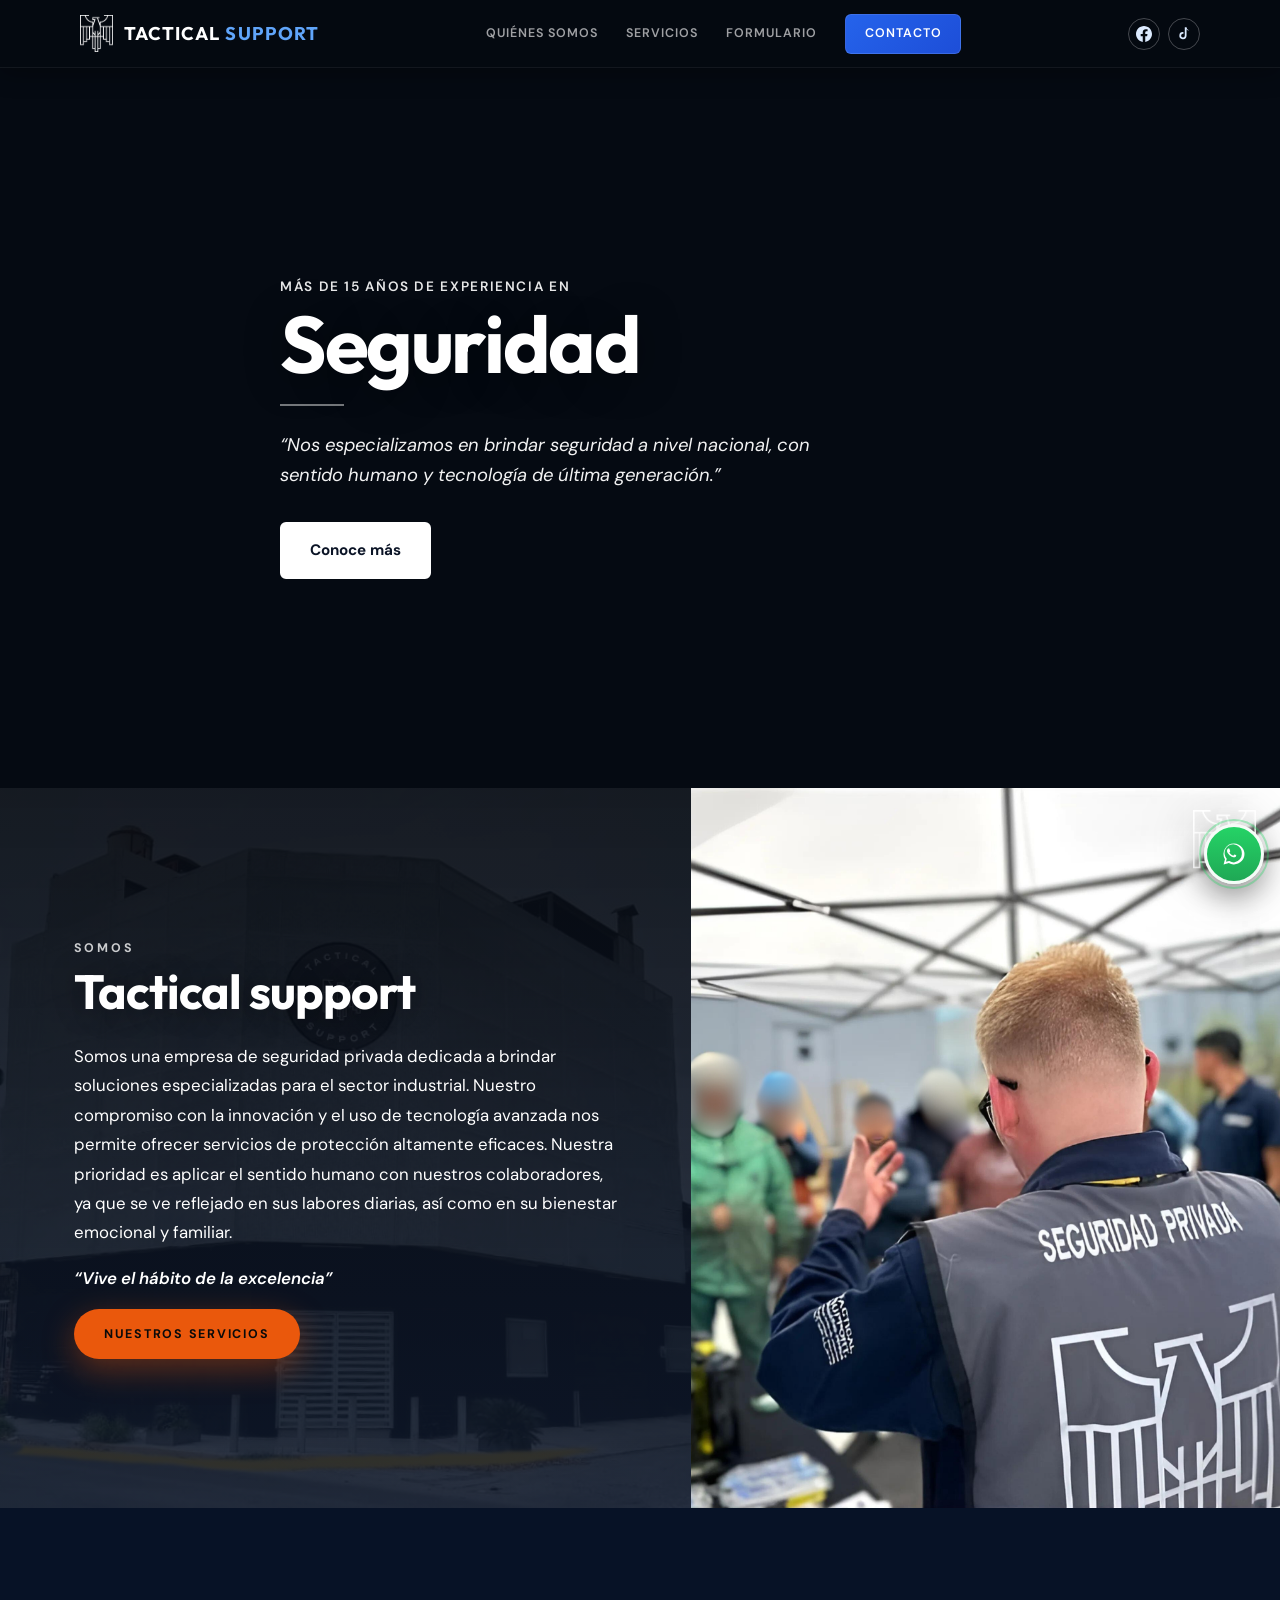
==== index.html @ 1be98027 "first commit" ====
<!DOCTYPE html>
<html lang="es">
  <head>
    <meta charset="UTF-8" />
    <meta name="viewport" content="width=device-width, initial-scale=1.0" />
    <title>Tactical Support | Seguridad privada industrial</title>
    <link rel="icon" type="image/png" sizes="32x32" href="logo1.png?v=2" />
    <link rel="icon" type="image/png" sizes="16x16" href="logo1.png?v=2" />
    <link rel="shortcut icon" href="logo1.png?v=2" />
    <link rel="apple-touch-icon" sizes="180x180" href="logo1.png?v=2" />
    <meta
      name="description"
      content="Más de 15 años de experiencia en seguridad privada a nivel nacional. Sector industrial, centro de control 24/7, vigilancia aérea y SkyProtector."
    />
    <meta name="robots" content="index, follow, max-image-preview:large, max-snippet:-1, max-video-preview:-1" />
    <meta name="googlebot" content="index, follow" />
    <link rel="canonical" href="https://tacticalsupport.com.mx/" />
    <meta property="og:type" content="website" />
    <meta property="og:locale" content="es_MX" />
    <meta property="og:site_name" content="Tactical Support" />
    <meta property="og:title" content="Tactical Support | Seguridad privada industrial" />
    <meta
      property="og:description"
      content="Soluciones de seguridad privada industrial con cobertura nacional, centro de control 24/7 y tecnología avanzada."
    />
    <meta property="og:url" content="https://tacticalsupport.com.mx/" />
    <meta property="og:image" content="https://tacticalsupport.com.mx/logo1.png" />
    <meta name="twitter:card" content="summary_large_image" />
    <meta name="twitter:title" content="Tactical Support | Seguridad privada industrial" />
    <meta
      name="twitter:description"
      content="Más de 15 años de experiencia en seguridad privada con cobertura nacional y soporte 24/7."
    />
    <meta name="twitter:image" content="https://tacticalsupport.com.mx/logo1.png" />
    <script type="application/ld+json">
      {
        "@context": "https://schema.org",
        "@type": "Organization",
        "name": "Tactical Support",
        "url": "https://tacticalsupport.com.mx/",
        "logo": "https://tacticalsupport.com.mx/logo1.png",
        "email": "info@tacticalsupport.com.mx",
        "telephone": "+52 81 83 59 54 83",
        "sameAs": [
          "https://www.facebook.com/mxtacticalsupportmx",
          "https://www.tiktok.com/@tactical.supportoficial"
        ]
      }
    </script>
    <link rel="preconnect" href="https://fonts.googleapis.com" />
    <link rel="preconnect" href="https://fonts.gstatic.com" crossorigin />
    <link
      href="https://fonts.googleapis.com/css2?family=DM+Sans:ital,opsz,wght@0,9..40,400;0,9..40,500;0,9..40,600;0,9..40,700&family=Outfit:wght@600;700&display=swap"
      rel="stylesheet"
    />
    <link rel="stylesheet" href="css/styles.css" />
  </head>
  <body>
    <header class="site-header">
      <div class="container header-inner">
        <a href="#inicio" class="logo" aria-label="Tactical Support — Inicio">
          <img src="logo.png" alt="" class="logo-img" width="140" height="40" decoding="async" />
          <span class="logo-wordmark">Tactical <span>Support</span></span>
        </a>
        <button type="button" class="menu-toggle" aria-label="Abrir menú">☰</button>
        <nav class="nav-main" aria-label="Principal">
          <a href="#nosotros">Quiénes somos</a>
          <a href="#servicios">Servicios</a>
          <a href="#formulario-contacto">Formulario</a>
          <a href="#contacto" class="nav-cta">Contacto</a>
        </nav>
        <div class="header-social" aria-label="Redes sociales">
          <a
            href="https://www.facebook.com/mxtacticalsupportmx"
            aria-label="Facebook"
            target="_blank"
            rel="noopener noreferrer"
          >
            <svg width="16" height="16" viewBox="0 0 24 24" fill="currentColor" aria-hidden="true">
              <path
                d="M24 12.073c0-6.627-5.373-12-12-12s-12 5.373-12 12c0 5.99 4.388 10.954 10.125 11.854v-8.385H7.078v-3.47h3.047V9.43c0-3.007 1.792-4.669 4.533-4.669 1.312 0 2.686.235 2.686.235v2.953H15.83c-1.491 0-1.956.925-1.956 1.874v2.25h3.328l-.532 3.47h-2.796v8.385C19.612 23.027 24 18.062 24 12.073z"
              />
            </svg>
          </a>
          <a
            href="https://www.tiktok.com/@tactical.supportoficial"
            aria-label="TikTok"
            target="_blank"
            rel="noopener noreferrer"
          >
            <svg width="16" height="16" viewBox="0 0 24 24" fill="currentColor" aria-hidden="true">
              <path
                d="M19.59 6.69a4.83 4.83 0 01-3.77-1.89V14.4a5.4 5.4 0 11-4.66-5.35v2.65a2.76 2.76 0 102.02 2.65V2h2.64a4.83 4.83 0 003.77 4.69v0z"
              />
            </svg>
          </a>
        </div>
      </div>
    </header>

    <main id="inicio">
      <section class="hero" aria-label="Presentación">
        <div class="container hero-inner">
          <p class="hero-eyebrow">Más de 15 años de experiencia en</p>
          <h1 class="hero-title-display">Seguridad</h1>
          <hr class="hero-rule" />
          <blockquote class="hero-quote" cite="https://tacticalsupport.com.mx">
            <p>
              “Nos especializamos en brindar seguridad a nivel nacional, con sentido humano
              y tecnología de última generación.”
            </p>
          </blockquote>
          <a href="#servicios" class="btn-primary">Conoce más</a>
        </div>
      </section>

      <section class="section-somos-pro" id="nosotros" aria-labelledby="somos-title">
        <div class="somos-split">
          <div class="somos-split__text">
            <div class="somos-split__text-inner">
              <p class="somos-eyebrow">Somos</p>
              <h2 id="somos-title" class="somos-title">Tactical support</h2>
              <div class="somos-body somos-body--pro">
                <p>
                  Somos una empresa de seguridad privada dedicada a brindar soluciones
                  especializadas para el sector industrial. Nuestro compromiso con la innovación
                  y el uso de tecnología avanzada nos permite ofrecer servicios de protección
                  altamente eficaces. Nuestra prioridad es aplicar el sentido humano con nuestros
                  colaboradores, ya que se ve reflejado en sus labores diarias, así como en su
                  bienestar emocional y familiar.
                </p>
                <p class="somos-quote">“Vive el hábito de la excelencia”</p>
                <a href="#servicios" class="somos-cta">Nuestros servicios</a>
              </div>
            </div>
          </div>
          <div class="somos-split__media">
            <figure class="somos-figure">
              <img
                src="somos.png"
                alt="Equipo Tactical Support en operación"
                class="somos-figure__img"
                width="800"
                height="600"
                loading="lazy"
                decoding="async"
              />
              <img src="logo.png" alt="" class="somos-figure__logo" width="64" height="64" decoding="async" />
            </figure>
          </div>
        </div>
      </section>

      <section class="section services-ts" id="servicios">
        <div class="services-industrial-split" aria-labelledby="servicios-industriales-title">
          <div class="services-industrial-split__media">
            <img
              src="servicios.jpg"
              alt="Equipo de seguridad industrial y control de accesos"
              class="services-industrial-split__img"
              width="1200"
              height="900"
              loading="lazy"
              decoding="async"
            />
          </div>
          <div class="services-industrial-split__panel">
            <p class="services-industrial-eyebrow">Servicios</p>
            <h2 id="servicios-industriales-title" class="services-industrial-title">Industriales</h2>
            <p class="services-industrial-lead">
              Ofrecemos soluciones integrales de seguridad diseñadas específicamente para el sector
              industrial. Desde vigilancia continua y control de accesos hasta protección
              perimetral y patrullaje móvil, garantizamos la protección de tus instalaciones con
              tecnología avanzada y equipos especializados.
            </p>
            <div class="services-industrial-grid">
              <article class="services-industrial-card">
                <div class="services-industrial-icon" aria-hidden="true">
                  <svg viewBox="0 0 48 48" fill="none" xmlns="http://www.w3.org/2000/svg" width="44" height="44">
                    <path d="M24 4L8 12v12c0 11 8 20 16 22 8-2 16-11 16-22V12L24 4z" stroke="currentColor" stroke-width="2" stroke-linejoin="round"/>
                    <path d="M18 24l4 4 8-8" stroke="currentColor" stroke-width="2" stroke-linecap="round" stroke-linejoin="round"/>
                  </svg>
                </div>
                <h3>Seguridad patrimonial</h3>
                <p>
                  Protegemos los activos más valiosos de tu empresa, con soluciones personalizadas
                  que aseguran la integridad de tus instalaciones y recursos.
                </p>
              </article>
              <article class="services-industrial-card">
                <div class="services-industrial-icon" aria-hidden="true">
                  <svg viewBox="0 0 48 48" fill="none" xmlns="http://www.w3.org/2000/svg" width="44" height="44">
                    <rect x="8" y="14" width="32" height="22" rx="3" stroke="currentColor" stroke-width="2"/>
                    <path d="M16 14V10a8 8 0 0116 0v4" stroke="currentColor" stroke-width="2" stroke-linecap="round"/>
                    <circle cx="24" cy="25" r="5" stroke="currentColor" stroke-width="2"/>
                  </svg>
                </div>
                <h3>Centro de control</h3>
                <p>
                  Contamos con un centro de control operativo 24/7-365 avanzado desde el cual
                  canalizamos y supervisamos todas las operaciones de seguridad en tiempo real.
                </p>
              </article>
              <article class="services-industrial-card">
                <div class="services-industrial-icon" aria-hidden="true">
                  <svg viewBox="0 0 48 48" fill="none" xmlns="http://www.w3.org/2000/svg" width="44" height="44">
                    <path d="M24 8L10 16v6c0 8 6 14 14 16 8-2 14-8 14-16v-6L24 8z" stroke="currentColor" stroke-width="2" stroke-linejoin="round"/>
                    <circle cx="24" cy="22" r="3" fill="currentColor"/>
                    <path d="M24 25v6M20 32h8" stroke="currentColor" stroke-width="2" stroke-linecap="round"/>
                  </svg>
                </div>
                <h3>Vigilancia aérea</h3>
                <p>
                  Dron 100% autónomo de vigilancia e inspección con capacidad de generar
                  información útil en tiempo real para la toma de decisiones.
                </p>
              </article>
              <article class="services-industrial-card">
                <div class="services-industrial-icon" aria-hidden="true">
                  <svg viewBox="0 0 48 48" fill="none" xmlns="http://www.w3.org/2000/svg" width="44" height="44">
                    <rect x="10" y="12" width="28" height="20" rx="2" stroke="currentColor" stroke-width="2"/>
                    <path d="M14 20h8M14 26h12" stroke="currentColor" stroke-width="2" stroke-linecap="round"/>
                    <circle cx="34" cy="30" r="4" stroke="currentColor" stroke-width="2"/>
                    <path d="M32 38v4M30 40h4" stroke="currentColor" stroke-width="2" stroke-linecap="round"/>
                  </svg>
                </div>
                <h3>Capacitación continua</h3>
                <p>
                  Contamos con un programa de capacitación anual por cliente, con temas
                  relacionados a la seguridad y protección, liderazgo, CTPAT, OEA, bienestar
                  psicológico y emocional.
                </p>
              </article>
            </div>
          </div>
        </div>

        <div class="services-ts-rest">
          <div class="services-otros-band" aria-labelledby="otros-servicios-title">
            <div class="container">
              <header class="services-otros-head">
                <p class="services-otros-eyebrow">Otros</p>
                <h2 id="otros-servicios-title" class="services-otros-title">Servicios</h2>
              </header>
              <div class="services-otros-grid">
                <article class="services-otros-card">
                  <img
                    src="servicios2.jpeg"
                    alt=""
                    class="services-otros-card__img"
                    width="600"
                    height="800"
                    loading="lazy"
                    decoding="async"
                  />
                  <div class="services-otros-card__shade" aria-hidden="true"></div>
                  <div class="services-otros-card__body">
                    <h3>Capacitaciones</h3>
                    <p>
                      Ofrecemos una amplia gama de cursos, desde seguridad industrial hasta
                      capacitaciones especializadas en vuelos de drones, garantizando que tu equipo
                      esté preparado para enfrentar cualquier desafío operativo.
                    </p>
                  </div>
                </article>
                <article class="services-otros-card">
                  <img
                    src="servicios3.jpg"
                    alt=""
                    class="services-otros-card__img"
                    width="600"
                    height="800"
                    loading="lazy"
                    decoding="async"
                  />
                  <div class="services-otros-card__shade" aria-hidden="true"></div>
                  <div class="services-otros-card__body">
                    <h3>CTPAT &amp; OEA</h3>
                    <p>
                      Somos especialistas en la implementación de estándares CTPAT y OEA,
                      garantizando la seguridad en la cadena de suministro internacional de nuestros
                      clientes, y cumpliendo con las normativas más rigurosas para proteger el
                      comercio global.
                    </p>
                  </div>
                </article>
                <article class="services-otros-card">
                  <img
                    src="spacelab.jpg"
                    alt=""
                    class="services-otros-card__img"
                    width="600"
                    height="800"
                    loading="lazy"
                    decoding="async"
                  />
                  <div class="services-otros-card__shade" aria-hidden="true"></div>
                  <div class="services-otros-card__body">
                    <h3>Sky protector</h3>
                    <p>
                      Dron autónomo diseñado para vigilancia e inspección aérea constante, con
                      capacidad de generar información útil con soporte de inteligencia artificial.
                    </p>
                  </div>
                </article>
              </div>
            </div>
          </div>

          <div class="services-post-otros section-services--bg">
              <div class="ts-drone-showcase">
                <div class="ts-drone-showcase__media">
                  <img
                    src="space2.webp"
                    alt="Estación de recarga y dron SkyProtector"
                    width="900"
                    height="1100"
                    loading="lazy"
                    decoding="async"
                  />
                </div>
                <div class="ts-drone-showcase__panel">
                  <div class="ts-drone-showcase__inner">
                    <div class="ts-drone-showcase__head">
                      <div class="ts-drone-brand">
                        <span class="ts-drone-brand__mark" aria-hidden="true">
                          <svg viewBox="0 0 40 40" width="40" height="40" fill="none">
                            <path
                              d="M20 6l2.5 6.2h6.7L24 16.5l2.5 6.3L20 18.8l-6.5 4 2.5-6.3-5.2-4.3h6.7L20 6z"
                              fill="var(--orange-cta)"
                            />
                            <circle cx="20" cy="26" r="3" fill="var(--orange-cta)" opacity="0.9" />
                            <path
                              d="M8 28h6v2H8v-2zm18 0h6v2h-6v-2zM14 32h12v2H14v-2z"
                              fill="var(--orange-cta)"
                            />
                          </svg>
                        </span>
                        <div class="ts-drone-brand__text">
                          <span class="ts-drone-brand__name">SKYPROTECTOR</span>
                          <span class="ts-drone-brand__tag">Vigilancia aérea</span>
                        </div>
                      </div>
                      <p class="ts-drone-eyebrow">Dron de seguridad perimetral autónoma</p>
                    </div>

                    <h3 class="ts-drone-title">
                      Drone de recarga automática diseñado para vigilancia, seguridad y monitoreo,
                      con capacidad de operar autónomamente.
                    </h3>

                    <div class="ts-drone-columns">
                      <ul class="ts-drone-list">
                        <li>Software de gestión</li>
                        <li>Múltiples rutas</li>
                        <li>Reportes de vuelo</li>
                      </ul>
                      <ul class="ts-drone-list">
                        <li>Video en tiempo real</li>
                        <li>Detección con IA</li>
                        <li>Alertas automáticas</li>
                      </ul>
                    </div>

                    <ul class="ts-drone-features" aria-label="Características del dron">
                      <li>
                        <span class="ts-drone-features__icon" aria-hidden="true">
                          <svg viewBox="0 0 24 24" width="28" height="28" fill="none" stroke="currentColor" stroke-width="1.5">
                            <circle cx="12" cy="8" r="3" />
                            <path d="M6 20v-1a4 4 0 014-4h4a4 4 0 014 4v1" />
                            <path d="M3 5l2 2M21 5l-2 2M12 3v4" stroke-linecap="round" />
                          </svg>
                        </span>
                        <span>Sin necesidad de piloto</span>
                      </li>
                      <li>
                        <span class="ts-drone-features__icon" aria-hidden="true">
                          <svg viewBox="0 0 24 24" width="28" height="28" fill="none" stroke="currentColor" stroke-width="1.5">
                            <circle cx="12" cy="12" r="9" />
                            <path d="M12 7v5l3 2" stroke-linecap="round" />
                          </svg>
                        </span>
                        <span>Operatividad continua</span>
                      </li>
                      <li>
                        <span class="ts-drone-features__icon" aria-hidden="true">
                          <svg viewBox="0 0 24 24" width="28" height="28" fill="none" stroke="currentColor" stroke-width="1.5">
                            <path d="M12 3a7 7 0 100 14 7 7 0 000-14z" />
                            <path d="M9 12l2 2 4-4" stroke-linecap="round" stroke-linejoin="round" />
                          </svg>
                        </span>
                        <span>Autonomía de decisiones</span>
                      </li>
                      <li>
                        <span class="ts-drone-features__icon" aria-hidden="true">
                          <svg viewBox="0 0 24 24" width="28" height="28" fill="none" stroke="currentColor" stroke-width="1.5">
                            <path d="M8 19v-2a4 4 0 014-4 4 4 0 014 4v2" />
                            <path d="M12 3v2M8 14l-2-2M16 14l2-2" stroke-linecap="round" />
                          </svg>
                        </span>
                        <span>Vuela en lluvia ligera</span>
                      </li>
                      <li>
                        <span class="ts-drone-features__icon" aria-hidden="true">
                          <svg viewBox="0 0 24 24" width="28" height="28" fill="none" stroke="currentColor" stroke-width="1.5">
                            <path d="M12 21s-6-4.35-6-10a6 6 0 1112 0c0 5.65-6 10-6 10z" />
                            <circle cx="12" cy="11" r="2.5" />
                          </svg>
                        </span>
                        <span>Vuelos georeferenciados</span>
                      </li>
                    </ul>

                    <div class="ts-drone-skymanager">
                      <p class="ts-drone-skymanager__label">SKYMANAGER</p>
                      <p class="ts-drone-skymanager__text">
                        Nuestro software controla SkyProtector, gestionando vuelos automáticos,
                        recargas, vigilancia, monitoreo en tiempo real, además proporciona alertas de
                        seguridad.
                      </p>
                      <a
                        class="ts-drone-skymanager__link"
                        href="http://www.spacelab.pro"
                        target="_blank"
                        rel="noopener noreferrer"
                        >www.spacelab.pro</a
                      >
                    </div>
                  </div>
                </div>
              </div>
          </div>
        </div>
      </section>

      <section class="section section-clientes section-clientes--light" id="clientes">
        <div class="container container--clients">
          <header class="ts-clients-head">
            <p class="split-pre">Nuestros</p>
            <h2 class="split-main split-main--sm">Clientes</h2>
          </header>
          <p class="ts-clients-hint">
            Empresas e instituciones que confían en nuestros servicios de seguridad.
          </p>
          <!-- Logos en images/clientes/ (cuadrícula 4 columnas) -->
          <div class="ts-clients-grid" aria-label="Logotipos de clientes">
            <div class="ts-client-slot">
              <img src="images/clientes/danfoss.png" alt="Danfoss" loading="lazy" width="220" height="110" />
            </div>
            <div class="ts-client-slot">
              <img src="images/clientes/caterpillar.png" alt="Caterpillar" loading="lazy" width="220" height="110" />
            </div>
            <div class="ts-client-slot">
              <img src="images/clientes/hussmann.png" alt="Hussmann" loading="lazy" width="220" height="110" />
            </div>
            <div class="ts-client-slot">
              <img src="images/clientes/steel-warehouse.png" alt="Steel Warehouse" loading="lazy" width="220" height="110" />
            </div>
            <div class="ts-client-slot">
              <img src="images/clientes/mahle.webp" alt="Mahle" loading="lazy" width="220" height="110" />
            </div>
            <div class="ts-client-slot">
              <img src="images/clientes/fiscalia.png" alt="Fiscalía General de Justicia del Estado" loading="lazy" width="220" height="110" />
            </div>
            <div class="ts-client-slot">
              <img src="images/clientes/cadeco.png" alt="Cadeco" loading="lazy" width="220" height="110" />
            </div>
            <div class="ts-client-slot">
              <img src="images/clientes/patrimonio.png" alt="Patrimonio Hipotecaria" loading="lazy" width="220" height="110" />
            </div>
            <div class="ts-client-slot">
              <img src="images/clientes/jaiter.png" alt="Jaiter" loading="lazy" width="220" height="110" />
            </div>
            <div class="ts-client-slot ts-client-slot--logo-lg">
              <img src="images/clientes/ProgressRail.webp" alt="Progress Rail" loading="lazy" width="220" height="110" />
            </div>
            <div class="ts-client-slot ts-client-slot--logo-lg">
              <img src="images/clientes/uerre.webp" alt="Uerre" loading="lazy" width="220" height="110" />
            </div>
            <div class="ts-client-slot">
              <img src="images/clientes/viakem.webp" alt="Viakem" loading="lazy" width="220" height="110" />
            </div>
            <div class="ts-client-slot">
              <img src="images/clientes/ljtube.png" alt="LJ Tube" loading="lazy" width="220" height="110" />
            </div>
            <div class="ts-client-slot">
              <img src="images/clientes/bsh.webp" alt="BSH" loading="lazy" width="220" height="110" />
            </div>
          </div>
        </div>
      </section>

      <section class="section section-alt section-ubicaciones--bg" id="ubicaciones">
        <div class="container">
          <header class="ts-loc-head">
            <p class="split-pre">Dónde</p>
            <h2 class="split-main split-main--sm">Encontrarnos</h2>
          </header>
          <div class="ts-loc-layout">
            <article class="ts-loc-panel" aria-labelledby="loc-cobertura-title">
              <p class="ts-loc-kicker">Cobertura operativa</p>
              <h3 id="loc-cobertura-title">Presencia en puntos estratégicos del país</h3>
              <p class="ts-loc-copy">
                Contamos con equipos desplegados en zonas industriales y logísticas clave para
                brindar una respuesta rápida, estandarizada y con supervisión continua.
              </p>
              <p class="ts-loc-copy ts-loc-copy--small">
                Principales plazas: Monterrey, Apodaca, Salinas Victoria, El Carmen, García,
                Santa Catarina, Escobedo, Ciénega de Flores, San Pedro, Ramos Arizpe, Acuña,
                Nuevo Laredo, CDMX y Chiapas.
              </p>
              <div class="ts-loc-office-card" aria-label="Oficina corporativa">
              <div class="ts-loc-office-icon" aria-hidden="true">
                <svg viewBox="0 0 24 24" width="24" height="24" fill="none">
                  <path d="M12 21s7-5.8 7-11a7 7 0 10-14 0c0 5.2 7 11 7 11z" stroke="currentColor" stroke-width="1.6" />
                  <circle cx="12" cy="10" r="2.6" stroke="currentColor" stroke-width="1.6" />
                </svg>
              </div>
              <p class="ts-loc-office-label">Oficina corporativa</p>
              <p class="ts-loc-office-address">Atención telefónica fija</p>
              <div class="ts-loc-office-actions">
                <a href="tel:+528183595483">81 83 59 54 83</a>
                <a href="mailto:info@tacticalsupport.com.mx?subject=Contacto%20Tactical%20Support">info@tacticalsupport.com.mx</a>
              </div>
              </div>
            </article>
            <aside class="ts-loc-map-card" aria-label="Mapa de cobertura en México">
              <div class="ts-loc-map-wrap">
                <div class="ts-loc-map-canvas">
                  <img
                    class="ts-loc-map-image"
                    src="map.png"
                    alt="Mapa de México con cobertura Tactical Support"
                    loading="lazy"
                    decoding="async"
                  />
                </div>
                <ul class="ts-loc-map-legend" aria-label="Leyenda de ubicaciones">
                  <li><span class="dot"></span>Monterrey y área metropolitana</li>
                  <li><span class="dot"></span>Ramos Arizpe, Acuña y Nuevo Laredo</li>
                  <li><span class="dot"></span>CDMX y Chiapas</li>
                </ul>
              </div>
            </aside>
          </div>
        </div>
      </section>

      <section class="ts-filosofia ts-filosofia--bg">
        <div class="container ts-filosofia-inner">
          <p class="ts-filosofia-label">Nuestra filosofía</p>
          <p class="ts-filosofia-quote">“Vive el hábito de la excelencia” <span class="reg">®</span></p>
          <p class="ts-filosofia-cta">
            Súmate y conoce la seguridad desde un ámbito más <strong>tecnológico y humano</strong>.
          </p>
        </div>
      </section>

      <section class="footer-cta footer-cta--bg" id="contacto">
        <div class="container">
          <form class="contact-form" id="formulario-contacto" action="#" method="post">
            <p class="contact-form-title">Envíanos un mensaje</p>
            <div class="contact-form-grid">
              <label class="contact-field">
                <span>Asunto</span>
                <select name="asunto" required>
                  <option value="" selected disabled>Selecciona una opción</option>
                  <option value="cotizacion">Cotización de servicios</option>
                  <option value="soporte">Soporte y seguimiento</option>
                  <option value="alianza">Alianzas comerciales</option>
                  <option value="otro">Otro</option>
                </select>
              </label>
              <label class="contact-field">
                <span>Nombre</span>
                <input type="text" name="nombre" autocomplete="name" required />
              </label>
              <label class="contact-field">
                <span>Correo electrónico</span>
                <input type="email" name="email" autocomplete="email" required />
              </label>
              <label class="contact-field">
                <span>Teléfono</span>
                <input type="tel" name="telefono" autocomplete="tel" />
              </label>
              <label class="contact-field">
                <span>Empresa</span>
                <input type="text" name="empresa" autocomplete="organization" />
              </label>
              <label class="contact-field contact-field--full">
                <span>Cuéntanos más acerca de tu interés en nuestros servicios</span>
                <textarea name="mensaje" rows="4"></textarea>
              </label>
              <label class="contact-consent contact-field--full">
                <input type="checkbox" name="consentimiento" required />
                <span>
                  Acepto el tratamiento de mis datos conforme al
                  <a href="aviso-privacidad.html" target="_blank" rel="noopener noreferrer">Aviso de privacidad</a>
                  y
                  <a href="aviso-confidencialidad.html" target="_blank" rel="noopener noreferrer">Aviso de confidencialidad</a>.
                </span>
              </label>
            </div>
            <button type="submit" class="btn-primary contact-submit">Enviar formulario</button>
            <p class="contact-form-response" role="status" aria-live="polite"></p>
          </form>

        </div>
      </section>
    </main>

    <a
      href="https://wa.me/528180865366"
      class="whatsapp-float"
      aria-label="Escríbenos por WhatsApp"
      target="_blank"
      rel="noopener noreferrer"
    >
      <svg viewBox="0 0 32 32" width="28" height="28" fill="currentColor" aria-hidden="true">
        <path d="M19.1 17.6c-.3-.2-1.8-.9-2.1-1s-.5-.2-.7.2-.8 1-1 1.1-.4.2-.7 0a8.5 8.5 0 01-2.5-1.5 9.4 9.4 0 01-1.7-2.1c-.2-.3 0-.5.1-.6.1-.1.3-.4.5-.5.2-.2.2-.3.3-.5s0-.4 0-.5-.7-1.8-.9-2.4c-.3-.7-.5-.6-.7-.6h-.6c-.2 0-.5.1-.7.4s-1 1-1 2.5 1 2.9 1.1 3.1a12.3 12.3 0 004.7 4.2c2.8 1.1 2.8.7 3.3.7s1.8-.7 2-1.4.3-1.3.2-1.4c-.1-.1-.3-.2-.6-.3zM16 3.2A12.8 12.8 0 004.9 22.5L3.2 28.8l6.5-1.7A12.8 12.8 0 1016 3.2zm0 23.2c-2 0-4-.6-5.7-1.7l-.4-.2-3.8 1 1-3.7-.3-.4a10.6 10.6 0 1118.8-6.6A10.7 10.7 0 0116 26.4z"/>
      </svg>
    </a>

    <footer class="site-footer">
      <div class="container">
        <div class="footer-grid-pro">
          <div class="footer-brand">
            <img src="seccion-logo.png" alt="Tactical Support" width="120" height="120" loading="lazy" decoding="async" />
          </div>
          <nav class="footer-menu" aria-label="Menú del footer">
            <h3>Menú</h3>
            <a href="#nosotros">Quiénes somos</a>
            <a href="#servicios">Servicios</a>
            <a href="#formulario-contacto">Formulario</a>
            <a href="#contacto">Contacto</a>
          </nav>
          <div class="footer-contact">
            <h3>Contáctanos</h3>
            <p>
              ✉ <a href="mailto:info@tacticalsupport.com.mx?subject=Contacto%20Tactical%20Support">info@tacticalsupport.com.mx</a>
            </p>
            <h3>Soporte al cliente 24/7</h3>
            <p>🟢 <a href="https://wa.me/528180865366" target="_blank" rel="noopener noreferrer">+52 81 8086 5366</a></p>
            <p>☎ <a href="tel:+528183595483">81 83 59 54 83</a></p>
          </div>
        </div>
        <p class="footer-legal">
          <a href="aviso-confidencialidad.html" target="_blank" rel="noopener noreferrer">Aviso de confidencialidad</a>
          ·
          <a href="aviso-privacidad.html" target="_blank" rel="noopener noreferrer">Aviso de privacidad</a>
        </p>
        <p class="site-footer-copy">
          © <span id="year"></span> <strong>Tactical Support</strong>. Todos los derechos
          reservados.
        </p>
      </div>
    </footer>

    <script src="js/main.js"></script>
  </body>
</html>
---- css/styles.css ----
/*
  Raíz: gif-tactical.gif, logo.png, somos.png, tactical-edificio.jpg, servicios.jpg, space2.webp (SkyProtector)
  Imágenes en /images/: bg-servicios.jpg, bg-drone.jpg, bg-skymanager.jpg,
  bg-clientes.jpg, bg-ubicaciones.jpg, bg-filosofia.jpg, bg-compromiso.jpg,
  bg-bolsa.jpg, bg-contacto.jpg, nosotros.jpg, clientes/logos...
*/
/* Tactical Support — paleta: blanco, negro, azul oscuro + fondos tipo sitio .mx */
:root {
  --white: #ffffff;
  --off-white: #e8edf3;
  --black: #05080d;
  --gray-600: #4a5568;
  --gray-400: #718096;
  --blue-dark: #0b1426;
  --blue-mid: #152238;
  --blue-accent: #3b82f6;
  --blue-light: #60a5fa;
  --border: rgba(11, 20, 38, 0.12);
  --shadow: 0 12px 40px rgba(11, 20, 38, 0.08);
  --radius: 6px;
  --font: "DM Sans", system-ui, sans-serif;
  --font-display: "Outfit", system-ui, sans-serif;
  --page-bg: #070b10;
  --orange-cta: #ea580c;
  --orange-cta-hover: #c2410c;
  --services-panel: #0a192f;
  --glass: rgba(255, 255, 255, 0.06);
  --glass-border: rgba(255, 255, 255, 0.12);
  --overlay-dark: linear-gradient(
    160deg,
    rgba(5, 8, 15, 0.94) 0%,
    rgba(11, 22, 42, 0.88) 45%,
    rgba(15, 30, 55, 0.82) 100%
  );
  --overlay-mid: linear-gradient(
    180deg,
    rgba(7, 11, 18, 0.92) 0%,
    rgba(15, 25, 45, 0.85) 100%
  );
  --surface-0: #071226;
  --surface-1: #0b1832;
  --surface-2: #102041;
}

*,
*::before,
*::after {
  box-sizing: border-box;
}

html {
  scroll-behavior: smooth;
}

/* Evita que el header tape secciones al navegar con anclas */
#nosotros,
#servicios,
#ubicaciones,
#contacto,
#formulario-contacto {
  scroll-margin-top: 84px;
}

body {
  margin: 0;
  font-family: var(--font);
  font-size: 1rem;
  line-height: 1.65;
  color: #e2e8f0;
  background: var(--surface-0);
}

img {
  max-width: 100%;
  height: auto;
  display: block;
}

a {
  color: var(--blue-light);
  text-decoration: none;
}

a:hover {
  text-decoration: underline;
}

.container {
  width: min(1120px, 92vw);
  margin-inline: auto;
}

/* Render diferido para secciones largas (mejor scroll/rendimiento percibido) */
.services-ts,
.section-clientes,
.section-ubicaciones--bg,
.ts-filosofia,
.footer-cta,
.site-footer {
  content-visibility: auto;
  contain-intrinsic-size: 700px;
}

/* Header — barra oscura tipo sitio publicado */
.site-header {
  position: sticky;
  top: 0;
  z-index: 100;
  background: rgba(5, 8, 14, 0.88);
  backdrop-filter: blur(14px);
  -webkit-backdrop-filter: blur(14px);
  border-bottom: 1px solid rgba(255, 255, 255, 0.06);
  box-shadow: 0 4px 24px rgba(0, 0, 0, 0.35);
}

.header-inner {
  display: flex;
  align-items: center;
  justify-content: space-between;
  padding: 0.85rem 0;
  gap: 1.5rem;
}

.logo {
  display: inline-flex;
  align-items: center;
  gap: 0.65rem;
  font-family: var(--font-display);
  font-weight: 700;
  font-size: 1.15rem;
  letter-spacing: 0.06em;
  text-transform: uppercase;
  color: var(--white);
  text-decoration: none;
}

.logo-img {
  height: 2.35rem;
  width: auto;
  max-width: 9rem;
  object-fit: contain;
  display: block;
}

.logo-wordmark {
  white-space: nowrap;
}

.logo:hover {
  text-decoration: none;
  color: var(--blue-light);
}

.logo-wordmark span {
  color: var(--blue-light);
}

.nav-main {
  display: flex;
  align-items: center;
  gap: 1.75rem;
}

.nav-main a {
  font-size: 0.78rem;
  font-weight: 600;
  letter-spacing: 0.08em;
  text-transform: uppercase;
  color: rgba(255, 255, 255, 0.62);
  text-decoration: none;
}

.nav-main a:hover {
  color: var(--white);
}

.header-social {
  display: inline-flex;
  align-items: center;
  gap: 0.5rem;
}

.header-social a {
  display: inline-flex;
  align-items: center;
  justify-content: center;
  width: 32px;
  height: 32px;
  border: 1px solid rgba(255, 255, 255, 0.26);
  border-radius: 50%;
  color: #dbeafe;
  text-decoration: none;
}

.header-social a:hover {
  color: #0b1426;
  background: #ffffff;
}

.nav-cta {
  background: linear-gradient(135deg, #2563eb 0%, #1d4ed8 100%);
  color: var(--white) !important;
  padding: 0.55rem 1.15rem;
  border-radius: var(--radius);
  font-weight: 600;
  border: 1px solid rgba(255, 255, 255, 0.12);
}

.nav-cta:hover {
  background: linear-gradient(135deg, #3b82f6 0%, #2563eb 100%);
  color: var(--white) !important;
  text-decoration: none;
}

.menu-toggle {
  display: none;
  background: rgba(255, 255, 255, 0.06);
  border: 1px solid rgba(255, 255, 255, 0.15);
  padding: 0.5rem 0.65rem;
  border-radius: var(--radius);
  cursor: pointer;
  font-size: 1.25rem;
  line-height: 1;
  color: var(--white);
}

/* Hero — GIF en raíz (gif-tactical.gif) */
.hero {
  position: relative;
  isolation: isolate;
  min-height: min(88vh, 720px);
  display: flex;
  align-items: center;
  color: var(--white);
  background-color: #050a12;
  background-image: url("../gif-tactical.gif");
  background-size: cover;
  background-position: center;
  background-repeat: no-repeat;
  background-attachment: scroll;
}

.hero::before {
  content: none;
}

.hero::after {
  content: none;
}

.hero .container {
  position: relative;
  z-index: 1;
}

.hero-inner {
  padding: 4rem 0 5rem;
  max-width: 720px;
}

.hero-eyebrow {
  font-size: 0.85rem;
  font-weight: 600;
  letter-spacing: 0.12em;
  text-transform: uppercase;
  opacity: 0.9;
  margin-bottom: 0.35rem;
}

.hero-title-display {
  font-family: var(--font-display);
  font-size: clamp(3rem, 10vw, 5rem);
  font-weight: 700;
  line-height: 1;
  margin: 0 0 1.25rem;
  letter-spacing: -0.03em;
  text-shadow: 0 4px 40px rgba(0, 0, 0, 0.45);
}

.hero-rule {
  border: none;
  height: 2px;
  width: 4rem;
  margin: 0 0 1.5rem;
  background: rgba(255, 255, 255, 0.45);
}

.hero-quote {
  margin: 0 0 2rem;
  padding: 0;
  border: none;
  max-width: 560px;
}

.hero-quote p {
  margin: 0;
  font-size: 1.15rem;
  line-height: 1.65;
  opacity: 0.95;
  font-style: italic;
}

.btn-primary {
  display: inline-block;
  background: var(--white);
  color: var(--blue-dark) !important;
  padding: 0.85rem 1.75rem;
  border-radius: var(--radius);
  font-weight: 700;
  font-size: 0.95rem;
  text-decoration: none;
  border: 2px solid var(--white);
  transition: background 0.2s, color 0.2s;
}

.btn-primary:hover {
  background: transparent;
  color: var(--white) !important;
  text-decoration: none;
}

.btn-outline-light {
  display: inline-block;
  background: transparent;
  color: var(--white) !important;
  padding: 0.85rem 1.75rem;
  border-radius: var(--radius);
  font-weight: 600;
  border: 2px solid rgba(255, 255, 255, 0.5);
  text-decoration: none;
}

.btn-outline-light:hover {
  border-color: var(--white);
  text-decoration: none;
}

/* Contact strip */
.contact-strip {
  position: relative;
  background: linear-gradient(90deg, #0a1018 0%, #111827 50%, #0a1018 100%);
  color: var(--white);
  padding: 1.35rem 0;
  font-size: 0.9rem;
  border-top: 3px solid #2563eb;
  border-bottom: 1px solid rgba(255, 255, 255, 0.06);
}

.contact-strip-inner {
  display: grid;
  grid-template-columns: repeat(auto-fit, minmax(240px, 1fr));
  gap: 1.25rem 2rem;
  align-items: start;
}

.contact-strip strong {
  display: block;
  font-size: 0.7rem;
  letter-spacing: 0.12em;
  text-transform: uppercase;
  opacity: 0.65;
  margin-bottom: 0.35rem;
}

.contact-strip a {
  color: var(--white);
}

/* Sections */
.section {
  padding: 4.5rem 0;
}

.section-alt {
  background: var(--surface-1);
}

.section-head {
  text-align: center;
  max-width: 720px;
  margin: 0 auto 3rem;
}

.section-head h2 {
  font-family: var(--font-display);
  font-size: clamp(1.75rem, 3vw, 2.25rem);
  font-weight: 700;
  margin: 0 0 0.75rem;
  color: var(--blue-dark);
}

.section-head p {
  margin: 0;
  color: var(--gray-600);
  font-size: 1.05rem;
}

/* Quiénes somos — dos columnas: texto sobre tactical-edificio.jpg + somos.png */
.section-somos-pro {
  padding: 0;
  overflow: hidden;
  background: var(--surface-1);
}

.somos-split {
  display: grid;
  grid-template-columns: minmax(0, 1.08fr) minmax(0, 0.92fr);
  align-items: stretch;
  min-height: min(88vh, 720px);
}

.somos-split__text {
  position: relative;
  display: flex;
  align-items: center;
  justify-content: center;
  padding: clamp(2.5rem, 5vw, 4.25rem) clamp(1.5rem, 4vw, 3.25rem);
  background-color: var(--surface-1);
  background-image: var(--overlay-mid), url("../tactical-edificio.jpg");
  background-size: cover;
  background-position: center;
}

.somos-split__text-inner {
  position: relative;
  z-index: 1;
  max-width: 34rem;
  width: 100%;
}

.somos-eyebrow {
  font-size: 0.78rem;
  font-weight: 700;
  letter-spacing: 0.22em;
  text-transform: uppercase;
  color: rgba(255, 255, 255, 0.78);
  margin: 0 0 0.5rem;
}

.somos-title {
  font-family: var(--font-display);
  font-size: clamp(2rem, 4.2vw, 3rem);
  font-weight: 700;
  color: var(--white);
  margin: 0 0 1.5rem;
  letter-spacing: -0.02em;
  line-height: 1.08;
  text-shadow: 0 2px 28px rgba(0, 0, 0, 0.4);
}

.somos-body--pro p {
  margin: 0 0 1.25rem;
  color: #ffffff;
  font-size: 1.05rem;
  line-height: 1.78;
}

.somos-quote {
  font-size: 1.22rem;
  font-weight: 600;
  font-style: italic;
  color: #ffffff;
  margin: 0 0 1.75rem;
  line-height: 1.45;
}

.somos-cta {
  display: inline-block;
  padding: 0.92rem 1.9rem;
  border-radius: 999px;
  font-weight: 700;
  font-size: 0.78rem;
  letter-spacing: 0.14em;
  text-transform: uppercase;
  text-decoration: none;
  background: var(--orange-cta);
  color: #0a0a0a !important;
  transition: background 0.2s ease, transform 0.2s ease, box-shadow 0.2s ease;
  box-shadow: 0 10px 32px rgba(234, 88, 12, 0.38);
}

.somos-cta:hover {
  background: var(--orange-cta-hover);
  color: #0a0a0a !important;
  transform: translateY(-2px);
  box-shadow: 0 14px 36px rgba(234, 88, 12, 0.45);
  text-decoration: none;
}

.somos-split__media {
  position: relative;
  background: var(--surface-1);
  min-height: 280px;
}

.somos-figure {
  margin: 0;
  height: 100%;
  min-height: min(88vh, 720px);
  position: relative;
}

.somos-figure__img {
  width: 100%;
  height: 100%;
  min-height: min(88vh, 720px);
  object-fit: cover;
  object-position: center;
  display: block;
}

.somos-figure__logo {
  position: absolute;
  top: 1.35rem;
  right: 1.35rem;
  width: clamp(3rem, 7vw, 4.25rem);
  height: auto;
  max-height: 4.5rem;
  object-fit: contain;
  filter: drop-shadow(0 4px 24px rgba(0, 0, 0, 0.55));
  pointer-events: none;
}

@media (max-width: 960px) {
  .somos-split {
    grid-template-columns: 1fr;
    min-height: unset;
  }

  .somos-split__media {
    order: -1;
  }

  .somos-figure,
  .somos-figure__img {
    min-height: min(52vh, 420px);
  }

  .services-industrial-split {
    grid-template-columns: 1fr;
    min-height: unset;
  }

  .services-industrial-split__media {
    order: -1;
  }

  .services-industrial-split__img {
    min-height: 280px;
  }

  .services-industrial-grid {
    grid-template-columns: 1fr;
  }
}

.split-pre {
  font-size: 0.82rem;
  font-weight: 700;
  letter-spacing: 0.2em;
  text-transform: uppercase;
  color: var(--blue-light);
  margin: 0 0 0.35rem;
}

.split-main {
  font-family: var(--font-display);
  font-size: clamp(2.25rem, 5vw, 3.25rem);
  font-weight: 700;
  color: #f1f5f9;
  margin: 0 0 1.5rem;
  letter-spacing: -0.02em;
  line-height: 1.1;
}

.split-main--sm {
  font-size: clamp(1.75rem, 3.5vw, 2.5rem);
}

.somos-body {
  max-width: 800px;
}

.somos-body p {
  margin: 0 0 1rem;
  color: #ffffff;
  font-size: 1.05rem;
  line-height: 1.75;
}

.philosophy-line {
  font-size: 1.25rem;
  font-weight: 600;
  font-style: italic;
  color: var(--blue-light);
  margin: 1.5rem 0 0;
}

/* Servicios — bloque industrial: imagen (servicios.jpg) + panel oscuro + grid 2×2 */
.services-ts {
  position: relative;
  padding: 0;
}

.services-industrial-split {
  display: grid;
  grid-template-columns: 1fr 1fr;
  align-items: stretch;
  min-height: min(88vh, 780px);
}

.services-industrial-split__media {
  position: relative;
  min-height: 320px;
  background: var(--surface-1);
}

.services-industrial-split__img {
  width: 100%;
  height: 100%;
  min-height: min(88vh, 780px);
  object-fit: cover;
  object-position: center;
  display: block;
}

.services-industrial-split__panel {
  background: var(--services-panel);
  padding: clamp(2.25rem, 4.5vw, 3.75rem) clamp(1.5rem, 3.5vw, 3.25rem);
  display: flex;
  flex-direction: column;
  justify-content: center;
}

.services-industrial-eyebrow {
  font-size: 0.8rem;
  font-weight: 700;
  letter-spacing: 0.2em;
  text-transform: uppercase;
  color: rgba(255, 255, 255, 0.88);
  margin: 0 0 0.4rem;
}

.services-industrial-title {
  font-family: var(--font-display);
  font-size: clamp(2rem, 3.8vw, 2.85rem);
  font-weight: 700;
  color: var(--white);
  margin: 0 0 1.15rem;
  letter-spacing: -0.02em;
  line-height: 1.1;
}

.services-industrial-lead {
  margin: 0 0 1.75rem;
  font-size: 1.02rem;
  line-height: 1.75;
  color: rgba(241, 245, 249, 0.94);
  max-width: 38rem;
}

.services-industrial-grid {
  display: grid;
  grid-template-columns: 1fr 1fr;
  gap: 1.35rem 1.5rem;
}

.services-industrial-card {
  margin: 0;
}

.services-industrial-icon {
  color: var(--orange-cta);
  margin-bottom: 0.55rem;
  line-height: 0;
}

.services-industrial-icon svg {
  display: block;
}

.services-industrial-card h3 {
  font-family: var(--font-display);
  font-size: 1.02rem;
  font-weight: 700;
  color: var(--orange-cta);
  margin: 0 0 0.45rem;
  line-height: 1.25;
}

.services-industrial-card p {
  margin: 0;
  font-size: 0.9rem;
  line-height: 1.62;
  color: rgba(255, 255, 255, 0.9);
}

.services-ts-rest {
  padding: 0;
}

/* Otros servicios — fondo tactical-edificio + tres tarjetas con imagen */
.services-otros-band {
  position: relative;
  padding: 4rem 0 4.5rem;
  background-color: var(--surface-1);
  background-image: linear-gradient(
      180deg,
      rgba(5, 12, 24, 0.9) 0%,
      rgba(8, 18, 35, 0.82) 50%,
      rgba(5, 12, 22, 0.88) 100%
    ),
    url("../tactical-edificio.jpg");
  background-size: cover;
  background-position: center;
}

.services-otros-head {
  text-align: left;
  margin: 0 0 2.75rem;
  padding: 0;
  border: none;
}

.services-otros-eyebrow {
  font-size: 0.82rem;
  font-weight: 600;
  letter-spacing: 0.16em;
  text-transform: uppercase;
  color: rgba(255, 255, 255, 0.92);
  margin: 0 0 0.35rem;
}

.services-otros-title {
  font-family: var(--font-display);
  font-size: clamp(2rem, 4vw, 2.85rem);
  font-weight: 700;
  color: var(--white);
  margin: 0;
  letter-spacing: -0.02em;
  line-height: 1.08;
}

.services-otros-grid {
  display: grid;
  grid-template-columns: repeat(3, minmax(0, 1fr));
  gap: 1.5rem;
  align-items: stretch;
}

.services-otros-card {
  position: relative;
  border-radius: 12px;
  overflow: hidden;
  min-height: 400px;
  display: flex;
  flex-direction: column;
  justify-content: flex-end;
  box-shadow: 0 20px 50px rgba(0, 0, 0, 0.4);
  transition: transform 0.25s ease, box-shadow 0.25s ease;
}

.services-otros-card:hover {
  transform: translateY(-4px);
  box-shadow: 0 28px 60px rgba(0, 0, 0, 0.5);
}

.services-otros-card__img {
  position: absolute;
  inset: 0;
  width: 100%;
  height: 100%;
  object-fit: cover;
  transform: scale(1.03);
  transition: transform 0.45s ease;
}

.services-otros-card:hover .services-otros-card__img {
  transform: scale(1.08);
}

.services-otros-card__shade {
  position: absolute;
  inset: 0;
  z-index: 1;
  background: linear-gradient(
    to top,
    rgba(4, 8, 18, 0.95) 0%,
    rgba(4, 8, 18, 0.55) 48%,
    rgba(4, 8, 18, 0.28) 100%
  );
  pointer-events: none;
}

.services-otros-card__body {
  position: relative;
  z-index: 2;
  padding: 1.75rem 1.35rem 1.85rem;
}

.services-otros-card__body h3 {
  font-family: var(--font-display);
  font-size: 0.95rem;
  font-weight: 700;
  letter-spacing: 0.1em;
  text-transform: uppercase;
  color: var(--white);
  margin: 0 0 0.65rem;
  line-height: 1.25;
}

.services-otros-card__body p {
  margin: 0;
  font-size: 0.92rem;
  line-height: 1.65;
  color: rgba(255, 255, 255, 0.94);
}

.services-post-otros {
  padding-top: 0;
  padding-bottom: 0;
}

@media (max-width: 960px) {
  .services-otros-grid {
    grid-template-columns: 1fr;
  }

  .services-otros-card {
    min-height: 320px;
  }
}

.section-services--bg {
  background-color: var(--surface-1);
  background-image: var(--overlay-dark), url("../images/bg-servicios.jpg");
  background-size: cover;
  background-position: center;
}

.section-services--bg .ts-services-head {
  text-align: center;
  margin-bottom: 2.5rem;
}

.section-services--bg .ts-services-eyebrow {
  color: #93c5fd;
}

.section-services--bg .ts-services-title {
  color: var(--white);
  text-shadow: 0 2px 20px rgba(0, 0, 0, 0.4);
}

.section-services--bg .split-pre {
  color: #93c5fd;
}

.section-services--bg .split-main {
  color: var(--white);
}

.ts-services-head {
  text-align: center;
  margin-bottom: 2.5rem;
}

.ts-services-eyebrow {
  font-size: 0.8rem;
  font-weight: 700;
  letter-spacing: 0.16em;
  text-transform: uppercase;
  color: var(--blue-light);
  margin: 0 0 0.5rem;
}

.ts-services-title {
  font-family: var(--font-display);
  font-size: clamp(1.85rem, 3.5vw, 2.5rem);
  font-weight: 700;
  color: #f1f5f9;
  margin: 0;
}

.ts-service-grid {
  display: grid;
  grid-template-columns: repeat(auto-fill, minmax(280px, 1fr));
  gap: 1.5rem;
  margin-bottom: 3.5rem;
}

.ts-service-card {
  background: var(--glass);
  backdrop-filter: blur(12px);
  -webkit-backdrop-filter: blur(12px);
  border: 1px solid var(--glass-border);
  border-radius: var(--radius);
  padding: 1.5rem 1.35rem;
  box-shadow: 0 8px 32px rgba(0, 0, 0, 0.35);
  transition: transform 0.2s, box-shadow 0.2s, border-color 0.2s;
}

.ts-service-card:hover {
  transform: translateY(-4px);
  border-color: rgba(96, 165, 250, 0.35);
  box-shadow: 0 16px 48px rgba(0, 0, 0, 0.45);
}

.ts-service-card h3 {
  font-family: var(--font-display);
  font-size: 1.1rem;
  font-weight: 700;
  color: var(--white);
  margin: 0 0 0.65rem;
  padding-bottom: 0.5rem;
  border-bottom: 2px solid rgba(96, 165, 250, 0.45);
}

.ts-service-card p {
  margin: 0;
  font-size: 0.95rem;
  color: rgba(226, 232, 240, 0.88);
  line-height: 1.65;
}

.ts-service-card--compact h3 {
  font-size: 1rem;
}

/* SkyProtector — imagen + panel con corte diagonal */
.ts-drone-showcase {
  display: grid;
  grid-template-columns: minmax(0, 0.38fr) minmax(0, 0.62fr);
  align-items: stretch;
  min-height: min(500px, 78vh);
  border-radius: 0;
  overflow: visible;
  box-shadow: none;
  border: none;
}

.ts-drone-showcase__media {
  position: relative;
  min-height: 300px;
  background: var(--surface-1);
}

.ts-drone-showcase__media img {
  width: 100%;
  height: 100%;
  min-height: 500px;
  object-fit: cover;
  object-position: center;
}

.ts-drone-showcase__panel {
  position: relative;
  margin-left: clamp(-3rem, -5vw, -2rem);
  padding-left: 0.5rem;
  background: linear-gradient(168deg, #08214a 0%, #0a1e40 48%, #071734 100%);
  clip-path: polygon(clamp(2.5rem, 4vw, 3.75rem) 0, 100% 0, 100% 100%, 0 100%);
  display: flex;
  flex-direction: column;
}

.ts-drone-showcase__inner {
  flex: 1;
  display: flex;
  flex-direction: column;
  justify-content: center;
  min-width: 0;
  gap: 0.55rem;
  padding: 1.5rem 2.1rem 1.5rem clamp(1.8rem, 3.2vw, 2.6rem);
}

.ts-drone-showcase__head {
  display: flex;
  flex-wrap: wrap;
  justify-content: space-between;
  align-items: flex-start;
  gap: 1rem 1.5rem;
  margin-bottom: 0.6rem;
}

.ts-drone-brand {
  display: flex;
  align-items: center;
  gap: 0.85rem;
}

.ts-drone-brand__mark {
  display: flex;
  flex-shrink: 0;
}

.ts-drone-brand__name {
  display: block;
  font-family: var(--font-display);
  font-size: 1.15rem;
  font-weight: 700;
  letter-spacing: 0.04em;
  text-transform: uppercase;
  color: var(--white);
  line-height: 1.15;
}

.ts-drone-brand__tag {
  display: block;
  font-size: 0.7rem;
  font-weight: 600;
  letter-spacing: 0.18em;
  text-transform: uppercase;
  color: var(--orange-cta);
  margin-top: 0.25rem;
}

.ts-drone-showcase .ts-drone-eyebrow {
  font-size: 0.86rem;
  font-weight: 700;
  font-style: italic;
  letter-spacing: 0.03em;
  text-transform: none;
  color: var(--orange-cta);
  margin: 0;
  max-width: 15rem;
  text-align: right;
  line-height: 1.4;
}

.ts-drone-showcase .ts-drone-title {
  font-family: var(--font-display);
  font-size: clamp(1.3rem, 1.75vw, 1.65rem);
  font-weight: 600;
  color: #f8fafc;
  margin: 0 0 0.75rem;
  line-height: 1.35;
}

.ts-drone-showcase .ts-drone-columns {
  display: grid;
  grid-template-columns: 1fr 1fr;
  gap: 1.25rem 1.75rem;
  margin-bottom: 0.75rem;
}

.ts-drone-showcase .ts-drone-list {
  margin: 0;
  padding-left: 1.15rem;
  font-size: 0.96rem;
  font-style: italic;
  line-height: 1.6;
  color: rgba(241, 245, 249, 0.96);
}

.ts-drone-features {
  list-style: none;
  margin: 0 0 0.85rem;
  padding: 0;
  display: grid;
  grid-template-columns: repeat(5, minmax(0, 1fr));
  gap: 0.7rem 0.45rem;
}

.ts-drone-features li {
  display: flex;
  flex-direction: column;
  align-items: center;
  text-align: center;
  gap: 0.45rem;
}

.ts-drone-features__icon {
  display: flex;
  align-items: center;
  justify-content: center;
  width: 46px;
  height: 46px;
  border-radius: 11px;
  background: rgba(234, 88, 12, 0.1);
  border: 1px solid rgba(234, 88, 12, 0.38);
  color: var(--orange-cta);
}

.ts-drone-features li span:last-child {
  font-size: 0.72rem;
  font-weight: 600;
  line-height: 1.28;
  letter-spacing: 0.01em;
  color: rgba(255, 255, 255, 0.93);
}

.ts-drone-skymanager {
  margin-top: 0.35rem;
  padding-top: 0.8rem;
  border-top: 1px solid rgba(148, 163, 184, 0.25);
  text-align: center;
}

.ts-drone-skymanager__label {
  font-family: var(--font-display);
  font-size: 0.95rem;
  font-weight: 700;
  letter-spacing: 0.22em;
  color: var(--white);
  margin: 0 0 0.6rem;
}

.ts-drone-skymanager__text {
  margin: 0 0 0.9rem;
  font-size: 0.98rem;
  line-height: 1.5;
  color: rgba(226, 232, 240, 0.9);
  max-width: 560px;
  margin-inline: auto;
}

.ts-drone-skymanager__link {
  color: var(--orange-cta) !important;
  font-weight: 700;
  font-size: 0.95rem;
  text-decoration: underline;
  text-underline-offset: 3px;
}

.ts-drone-skymanager__link:hover {
  color: var(--white) !important;
}

@media (max-width: 960px) {
  .ts-drone-showcase {
    grid-template-columns: 1fr;
    min-height: 0;
  }

  .ts-drone-showcase__panel {
    margin-left: 0;
    padding-left: 0;
    clip-path: none;
  }

  .ts-drone-showcase__inner {
    padding: 1.4rem 1.2rem 1.5rem;
    justify-content: flex-start;
    gap: 0.45rem;
  }

  .ts-drone-showcase__head {
    flex-direction: column;
    align-items: flex-start;
  }

  .ts-drone-showcase .ts-drone-eyebrow {
    text-align: left;
    max-width: none;
  }

  .ts-drone-features {
    grid-template-columns: repeat(2, minmax(0, 1fr));
  }

  .ts-drone-showcase .ts-drone-columns {
    grid-template-columns: 1fr;
  }
}

@media (max-width: 520px) {
  .ts-drone-features {
    grid-template-columns: 1fr;
  }
}

/* Clientes */
.section-clientes--light {
  background: #ffffff;
  padding-top: 3.5rem;
  padding-bottom: 3.5rem;
}

.section-clientes--light .split-pre {
  color: var(--blue-accent);
}

.section-clientes--light .split-main {
  color: #0f172a;
}

.container--clients {
  max-width: 1000px;
}

.ts-clients-head {
  text-align: center;
  margin-bottom: 1rem;
}

.ts-clients-hint {
  text-align: center;
  font-size: 0.9rem;
  color: #64748b;
  margin: 0 auto 2.25rem;
  max-width: 36rem;
}

.ts-clients-grid {
  display: grid;
  grid-template-columns: repeat(4, 1fr);
  gap: 2.5rem 2rem;
  align-items: center;
  justify-items: center;
}

.ts-client-slot {
  display: flex;
  align-items: center;
  justify-content: center;
  width: 100%;
  min-height: 5.5rem;
  padding: 1rem 0.75rem;
  background: transparent;
  border: none;
  box-shadow: none;
}

.ts-client-slot img {
  display: block;
  max-width: 100%;
  max-height: 4.5rem;
  width: auto;
  height: auto;
  object-fit: contain;
  object-position: center;
}

/* Logos que se ven pequeños: un poco más de altura máxima */
.ts-client-slot--logo-lg {
  min-height: 6.5rem;
}

.ts-client-slot--logo-lg img {
  max-height: 6rem;
}

@media (max-width: 900px) {
  .ts-clients-grid {
    grid-template-columns: repeat(2, 1fr);
    gap: 2rem 1.5rem;
  }
}

@media (max-width: 480px) {
  .ts-clients-grid {
    grid-template-columns: 1fr;
  }
}

/* Ubicaciones */
.section-ubicaciones--bg {
  background-color: var(--surface-1);
  background-image: linear-gradient(180deg, rgba(11, 24, 50, 0.96) 0%, rgba(16, 32, 65, 0.96) 100%);
  background-size: cover;
  background-position: center;
}

.section-ubicaciones--bg .split-pre {
  color: var(--blue-accent);
}

.section-ubicaciones--bg .split-main {
  color: #f8fafc;
}

.ts-loc-head {
  text-align: center;
  margin-bottom: 2.2rem;
}

.ts-loc-layout {
  display: grid;
  grid-template-columns: minmax(0, 1.35fr) minmax(280px, 0.65fr);
  gap: 1.5rem;
  align-items: stretch;
}

.ts-loc-panel {
  background: linear-gradient(180deg, #0f172a 0%, #16233b 100%);
  border: 1px solid rgba(147, 197, 253, 0.2);
  border-radius: 18px;
  box-shadow: 0 20px 42px rgba(2, 6, 23, 0.34);
  padding: 2rem;
}

.ts-loc-kicker {
  margin: 0 0 0.65rem;
  font-size: 0.76rem;
  letter-spacing: 0.14em;
  text-transform: uppercase;
  font-weight: 700;
  color: #93c5fd;
}

.ts-loc-panel h3 {
  margin: 0;
  color: #f8fafc;
  font-family: var(--font-display);
  font-size: clamp(1.2rem, 1.7vw, 1.45rem);
  line-height: 1.25;
}

.ts-loc-copy {
  margin: 0.8rem 0 1.35rem;
  color: #dbeafe;
  line-height: 1.65;
}

.ts-loc-copy--small {
  margin-top: 0;
  margin-bottom: 1.25rem;
  font-size: 0.95rem;
  color: #bfdbfe;
}

.ts-loc-office-card {
  background: linear-gradient(180deg, #0f172a 0%, #16233b 100%);
  color: #dbeafe;
  border-radius: 18px;
  box-shadow: 0 20px 42px rgba(2, 6, 23, 0.34);
  padding: 1.65rem;
  display: flex;
  flex-direction: column;
  justify-content: center;
  gap: 0.75rem;
}

.ts-loc-office-icon {
  width: 44px;
  height: 44px;
  border-radius: 50%;
  display: inline-flex;
  align-items: center;
  justify-content: center;
  color: var(--orange-cta);
  background: rgba(249, 115, 22, 0.12);
  border: 1px solid rgba(249, 115, 22, 0.28);
}

.ts-loc-office-label {
  margin: 0;
  font-size: 0.75rem;
  letter-spacing: 0.14em;
  text-transform: uppercase;
  font-weight: 700;
  color: #93c5fd;
}

.ts-loc-office-address {
  margin: 0;
  color: #f8fafc;
  font-size: 1.02rem;
  line-height: 1.5;
  font-weight: 600;
}

.ts-loc-office-actions {
  display: grid;
  gap: 0.45rem;
}

.ts-loc-office-actions a {
  color: #cbd5e1;
  text-decoration: none;
  font-weight: 500;
}

.ts-loc-office-actions a:hover {
  color: #f8fafc;
  text-decoration: underline;
}

.ts-loc-office-actions a:focus-visible {
  outline: 2px solid rgba(147, 197, 253, 0.85);
  outline-offset: 2px;
  border-radius: 4px;
}

.ts-loc-map-card {
  background: linear-gradient(180deg, #0b1730 0%, #111f3d 100%);
  border-radius: 18px;
  box-shadow: 0 20px 42px rgba(2, 6, 23, 0.34);
  padding: 1.4rem;
  display: flex;
  align-items: center;
}

.ts-loc-map-wrap {
  width: 100%;
}

.ts-loc-map-canvas {
  position: relative;
}

.ts-loc-map-image {
  display: block;
  width: 100%;
  height: auto;
  border: 0;
  border-radius: 0;
}

.ts-loc-map-legend {
  list-style: none;
  margin: 0.8rem 0 0;
  padding: 0;
  display: grid;
  gap: 0.45rem;
}

.ts-loc-map-legend li {
  display: flex;
  align-items: center;
  gap: 0.45rem;
  color: #dbeafe;
  font-size: 0.83rem;
}

.ts-loc-map-legend .dot {
  width: 8px;
  height: 8px;
  border-radius: 50%;
  background: var(--orange-cta);
  box-shadow: 0 0 0 2px rgba(255, 255, 255, 0.22);
}

/* Filosofía */
.ts-filosofia {
  position: relative;
  color: var(--white);
  padding: 4rem 0;
  text-align: center;
}

.ts-filosofia--bg {
  background-color: var(--surface-1);
  background-image: linear-gradient(180deg, rgba(11, 24, 50, 0.96) 0%, rgba(16, 32, 65, 0.96) 100%);
  background-size: cover;
  background-position: center;
}

.ts-filosofia-inner {
  max-width: 720px;
}

.ts-filosofia-label {
  font-size: 0.8rem;
  font-weight: 700;
  letter-spacing: 0.15em;
  text-transform: uppercase;
  opacity: 0.75;
  margin: 0 0 1rem;
}

.ts-filosofia-quote {
  font-family: var(--font-display);
  font-size: clamp(1.35rem, 2.5vw, 1.85rem);
  font-weight: 700;
  font-style: italic;
  margin: 0 0 1.25rem;
  line-height: 1.35;
}

.ts-filosofia-quote .reg {
  font-size: 0.65em;
  vertical-align: super;
  font-style: normal;
  font-weight: 600;
}

.ts-filosofia-cta {
  margin: 0;
  font-size: 1.05rem;
  opacity: 0.92;
  line-height: 1.6;
}

/* Bolsa */
.section-bolsa {
  text-align: center;
}

.section-bolsa--bg {
  background-color: #0f172a;
  background-image: var(--overlay-mid), url("../images/bg-bolsa.jpg");
  background-size: cover;
  background-position: center;
}

.section-bolsa--bg h2 {
  color: var(--white);
}

.section-bolsa--bg p {
  color: rgba(226, 232, 240, 0.9);
}

.section-bolsa--bg .btn-dark {
  border: 1px solid rgba(255, 255, 255, 0.2);
}

.bolsa-inner {
  max-width: 640px;
  margin-inline: auto;
}

.section-bolsa h2 {
  font-family: var(--font-display);
  color: #f1f5f9;
  margin: 0 0 1rem;
}

.section-bolsa p {
  color: rgba(226, 232, 240, 0.88);
  margin: 0 0 1.5rem;
  line-height: 1.7;
}

/* Formulario contacto */
.contact-form {
  margin: 2.5rem auto 0;
  max-width: 560px;
  text-align: left;
}

.contact-form-title {
  font-family: var(--font-display);
  font-size: 1.1rem;
  font-weight: 700;
  margin: 0 0 1.25rem;
  text-align: center;
}

.contact-form-grid {
  display: grid;
  grid-template-columns: 1fr 1fr;
  gap: 1rem;
}

.contact-field {
  display: flex;
  flex-direction: column;
  gap: 0.35rem;
}

.contact-field span {
  font-size: 0.8rem;
  font-weight: 600;
  color: rgba(255, 255, 255, 0.85);
}

.contact-field input,
.contact-field textarea,
.contact-field select {
  width: 100%;
  padding: 0.65rem 0.75rem;
  border: 1px solid rgba(255, 255, 255, 0.25);
  border-radius: var(--radius);
  background: rgba(255, 255, 255, 0.08);
  color: var(--white);
  font-family: inherit;
  font-size: 0.95rem;
}

.contact-field input::placeholder,
.contact-field textarea::placeholder {
  color: rgba(255, 255, 255, 0.35);
}

.contact-field textarea {
  resize: vertical;
  min-height: 100px;
}

.contact-field select {
  appearance: none;
  -webkit-appearance: none;
  background-color: rgba(15, 23, 42, 0.82);
  color: #f8fafc;
  background-image: linear-gradient(45deg, transparent 50%, #cbd5e1 50%),
    linear-gradient(135deg, #cbd5e1 50%, transparent 50%);
  background-position: calc(100% - 17px) calc(50% + 1px), calc(100% - 12px) calc(50% + 1px);
  background-size: 5px 5px, 5px 5px;
  background-repeat: no-repeat;
  cursor: pointer;
}

.contact-field select option {
  background: #0b1426;
  color: #f8fafc;
}

.contact-consent {
  display: grid;
  grid-template-columns: auto 1fr;
  align-items: start;
  gap: 0.6rem;
  margin-top: 0.35rem;
  color: rgba(226, 232, 240, 0.92);
  font-size: 0.88rem;
  line-height: 1.5;
}

.contact-consent input {
  margin-top: 0.15rem;
  width: 16px;
  height: 16px;
}

.contact-consent a {
  color: #93c5fd;
}

.contact-field--full {
  grid-column: 1 / -1;
}

.contact-submit {
  margin-top: 1.25rem;
  width: 100%;
  text-align: center;
  cursor: pointer;
  border: none;
  font-family: inherit;
}

.contact-form-response {
  min-height: 1.1rem;
  margin: 0.85rem 0 0;
  font-size: 0.85rem;
  text-align: center;
  color: #93c5fd;
}

.contact-form-response.is-success {
  color: #86efac;
}

.contact-form-response.is-error {
  color: #fca5a5;
}

.contact-form-note {
  font-size: 0.75rem;
  opacity: 0.65;
  margin: 1rem 0 0;
  text-align: center;
  line-height: 1.5;
}

.footer-legal {
  margin-top: 1.8rem;
  font-size: 0.8rem;
  opacity: 0.75;
  text-align: left;
}

.footer-legal a {
  color: var(--white);
}

.legal-section {
  padding-top: 3rem;
  padding-bottom: 3rem;
  background: #0b1426;
  color: #dbeafe;
}

.legal-section--alt {
  background: #0f172a;
}

.legal-container {
  max-width: 920px;
}

.legal-section h2 {
  margin: 0 0 1rem;
  font-family: var(--font-display);
  font-size: clamp(1.3rem, 2.2vw, 1.7rem);
  color: #f8fafc;
}

.legal-section p {
  margin: 0 0 1rem;
  line-height: 1.75;
  color: #cbd5e1;
}

.legal-section a {
  color: #93c5fd;
}

/* Compromiso / nosotros extendido */
.about-page {
  padding: 0;
  background: #0c1017;
}

.about-hero {
  padding: 4rem 0 3rem;
  border-bottom: none;
}

.about-hero--bg {
  background-color: #0a1628;
  background-image: var(--overlay-mid), url("../images/bg-compromiso.jpg");
  background-size: cover;
  background-position: center;
}

.about-hero--bg .about-hero-title {
  color: var(--white);
  text-shadow: 0 2px 24px rgba(0, 0, 0, 0.4);
}

.about-hero--bg .about-hero-line:last-child {
  color: #93c5fd;
}

.about-hero--bg .about-lead {
  color: rgba(226, 232, 240, 0.92);
}

.about-hero-title {
  font-family: var(--font-display);
  font-weight: 700;
  font-size: clamp(2.5rem, 7vw, 4rem);
  line-height: 1.05;
  letter-spacing: -0.03em;
  color: #f1f5f9;
  margin: 0 0 1.75rem;
}

.about-hero-line {
  display: block;
}

.about-hero-line:last-child {
  color: #cbd5e1;
}

.about-lead {
  max-width: 720px;
  margin: 0;
  font-size: 1.08rem;
  color: #cbd5e1;
  line-height: 1.75;
}

.about-block {
  padding: 3.5rem 0;
  background: #f1f5f9;
}

.about-block--alt {
  background-color: #0d1b33;
  background-image: linear-gradient(
      180deg,
      rgba(8, 18, 36, 0.78) 0%,
      rgba(8, 18, 36, 0.82) 100%
    ),
    url("../tactical-edificio.jpg");
  background-size: cover;
  background-position: center;
}

.about-block--alt .about-section-title {
  color: #f8fafc;
}

.about-block--alt .about-why-text p,
.about-block--alt .about-why-list {
  color: rgba(226, 232, 240, 0.92);
}

.about-section-title {
  font-family: var(--font-display);
  font-size: clamp(1.35rem, 2.5vw, 1.85rem);
  font-weight: 700;
  color: #0f172a;
  margin: 0 0 1.5rem;
  line-height: 1.25;
}

.about-why-grid {
  display: grid;
  grid-template-columns: minmax(0, 1.05fr) minmax(0, 0.95fr);
  gap: 2.5rem 2.75rem;
  align-items: start;
}

.about-why-text p {
  margin: 0 0 1rem;
  color: #334155;
  line-height: 1.7;
  font-size: 1.02rem;
}

.about-why-text p:last-of-type {
  margin-bottom: 1rem;
}

.about-why-list {
  margin: 0;
  padding-left: 1.25rem;
  color: #475569;
  line-height: 1.75;
}

.about-why-list li {
  margin-bottom: 0.5rem;
}

.about-showcase-img {
  margin: 0;
  min-height: 280px;
  aspect-ratio: 4 / 3;
  border-radius: var(--radius);
  border: 1px solid rgba(147, 197, 253, 0.22);
  display: grid;
  place-items: center;
  overflow: hidden;
  background-color: rgba(15, 23, 42, 0.48);
  background-image: none;
  box-shadow: var(--shadow);
}

.about-showcase-logo {
  width: min(42%, 180px);
  height: auto;
  object-fit: contain;
  filter: drop-shadow(0 8px 20px rgba(0, 0, 0, 0.45));
}

.about-doubt-cta {
  background: var(--blue-dark);
  color: var(--white);
  padding: 2.25rem 0;
}

.about-doubt-inner {
  display: flex;
  flex-wrap: wrap;
  align-items: center;
  justify-content: space-between;
  gap: 1.25rem 2rem;
}

.about-doubt-title {
  font-family: var(--font-display);
  font-size: clamp(1.1rem, 2vw, 1.35rem);
  font-weight: 700;
  margin: 0;
  line-height: 1.3;
}

.about-doubt-cta .btn-dark {
  background: var(--white);
  color: var(--blue-dark) !important;
}

.about-doubt-cta .btn-dark:hover {
  background: var(--off-white);
  color: var(--blue-dark) !important;
}

.about-selection-intro {
  max-width: 800px;
  margin: 0 0 2rem;
  color: var(--gray-600);
  line-height: 1.75;
  font-size: 1.02rem;
}

.about-roles-grid {
  display: grid;
  grid-template-columns: repeat(2, 1fr);
  gap: 1.5rem;
}

.about-role-card {
  background: var(--white);
  border: 1px solid var(--border);
  border-radius: var(--radius);
  padding: 1.75rem 1.5rem;
  box-shadow: var(--shadow);
}

.about-role-heading {
  font-family: var(--font-display);
  font-size: 1.2rem;
  font-weight: 700;
  color: var(--blue-dark);
  margin: 0 0 1.25rem;
  padding-bottom: 0.75rem;
  border-bottom: 2px solid var(--blue-dark);
}

.about-role-block h5 {
  font-size: 0.82rem;
  font-weight: 700;
  letter-spacing: 0.06em;
  text-transform: uppercase;
  color: var(--blue-accent);
  margin: 0 0 0.5rem;
}

.about-role-block p {
  margin: 0 0 1.15rem;
  font-size: 0.95rem;
  color: var(--gray-600);
  line-height: 1.65;
}

.about-role-block:last-child p {
  margin-bottom: 0;
}

.about-testimonials-heading {
  text-align: center;
  margin-bottom: 2rem;
}

.about-testimonials {
  display: grid;
  grid-template-columns: repeat(3, 1fr);
  gap: 1.5rem;
  align-items: stretch;
}

.about-quote {
  margin: 0;
  background: var(--white);
  border: 1px solid var(--border);
  border-radius: var(--radius);
  padding: 1.5rem 1.35rem;
  box-shadow: var(--shadow);
  display: flex;
  flex-direction: column;
}

.about-block--alt.about-testimonials-wrap .about-quote {
  background: var(--white);
}

.about-quote blockquote {
  margin: 0 0 1rem;
  padding: 0;
  border: none;
  flex: 1;
}

.about-quote blockquote p {
  margin: 0;
  font-size: 0.95rem;
  font-style: italic;
  color: var(--gray-600);
  line-height: 1.65;
}

.about-quote figcaption {
  font-size: 0.82rem;
  font-weight: 600;
  color: var(--blue-accent);
  margin-top: auto;
  padding-top: 0.75rem;
  border-top: 1px solid var(--border);
}

.btn-dark {
  display: inline-block;
  background: var(--blue-dark);
  color: var(--white) !important;
  padding: 0.75rem 1.5rem;
  border-radius: var(--radius);
  font-weight: 600;
  text-decoration: none;
}

.btn-dark:hover {
  background: var(--blue-accent);
  text-decoration: none;
}

/* Footer CTA + contacto */
.footer-cta {
  position: relative;
  color: var(--white);
  padding: 3rem 0 2.2rem;
  text-align: left;
}

.footer-cta--bg {
  background-color: var(--surface-1);
  background-image: linear-gradient(165deg, rgba(11, 24, 50, 0.96) 0%, rgba(16, 32, 65, 0.94) 100%);
  background-size: cover;
  background-position: center;
}

.footer-cta h2 {
  font-family: var(--font-display);
  font-size: clamp(1.5rem, 2.5vw, 2rem);
  margin: 0 0 1.5rem;
}

.footer-cta a {
  color: var(--white);
}

.footer-grid-pro {
  display: grid;
  grid-template-columns: 180px 1fr 1.2fr;
  gap: 2.4rem;
  align-items: start;
}

.footer-brand {
  display: flex;
  justify-content: center;
}

.footer-brand img {
  width: 120px;
  height: auto;
  opacity: 0.98;
}

.footer-menu {
  display: grid;
  gap: 0.8rem;
}

.footer-menu h3,
.footer-contact h3 {
  margin: 0 0 0.8rem;
  font-family: var(--font-display);
  font-size: 1.05rem;
  color: #f8fafc;
  text-transform: uppercase;
  letter-spacing: 0.02em;
}

.footer-menu a {
  color: #dbeafe;
  text-decoration: none;
  font-weight: 600;
}

.footer-contact p {
  margin: 0 0 0.85rem;
  color: #dbeafe;
  font-weight: 600;
}

.footer-contact h3 + p {
  margin-bottom: 1.8rem;
}

.whatsapp-float {
  position: fixed;
  right: 1rem;
  bottom: 1rem;
  width: 60px;
  height: 60px;
  border-radius: 50%;
  display: inline-flex;
  align-items: center;
  justify-content: center;
  background: linear-gradient(180deg, #25d366 0%, #1fa855 100%);
  border: 3px solid rgba(255, 255, 255, 0.95);
  color: #fff;
  box-shadow: 0 14px 30px rgba(0, 0, 0, 0.38);
  z-index: 120;
  text-decoration: none;
  transition: transform 0.2s ease, box-shadow 0.2s ease, filter 0.2s ease;
}

.whatsapp-float::before {
  content: "";
  position: absolute;
  inset: -8px;
  border-radius: 50%;
  border: 2px solid rgba(37, 211, 102, 0.35);
  animation: wa-pulse 2.2s ease-out infinite;
}

.whatsapp-float svg {
  display: block;
  width: 26px;
  height: 26px;
}

.whatsapp-float:hover {
  transform: translateY(-3px) scale(1.02);
  filter: brightness(1.04);
  box-shadow: 0 18px 36px rgba(0, 0, 0, 0.45);
  text-decoration: none;
}

.whatsapp-float:focus-visible {
  outline: 3px solid rgba(255, 255, 255, 0.95);
  outline-offset: 2px;
}

@keyframes wa-pulse {
  0% {
    transform: scale(0.95);
    opacity: 0.8;
  }
  70% {
    transform: scale(1.08);
    opacity: 0;
  }
  100% {
    transform: scale(1.1);
    opacity: 0;
  }
}

.site-footer {
  background-color: var(--surface-1);
  background-image: linear-gradient(165deg, rgba(11, 24, 50, 0.96) 0%, rgba(16, 32, 65, 0.94) 100%);
  color: rgba(255, 255, 255, 0.75);
  padding: 2.2rem 0 1.4rem;
  font-size: 0.85rem;
}

.site-footer-copy {
  margin: 1.6rem 0 0;
  text-align: center;
}

.site-footer strong {
  color: var(--white);
}

@media (max-width: 1100px) {
  .footer-grid-pro {
    grid-template-columns: 140px 1fr 1fr;
    gap: 1.6rem;
  }

  .footer-brand img {
    width: 96px;
  }
}

/* Responsive */
@media (max-width: 900px) {
  .ts-loc-layout {
    grid-template-columns: 1fr;
  }

  .ts-loc-panel,
  .ts-loc-office-card,
  .ts-loc-map-card {
    padding: 1.4rem;
  }

  .contact-form-grid {
    grid-template-columns: 1fr;
  }

  .footer-grid-pro {
    grid-template-columns: 1fr;
    gap: 1.5rem;
  }

  .footer-brand {
    justify-content: flex-start;
  }

  .header-inner {
    gap: 0.8rem;
  }

  .logo-wordmark {
    display: none;
  }

  .about-why-grid {
    grid-template-columns: 1fr;
  }

  .about-showcase-img {
    min-height: 220px;
    max-width: 560px;
    margin-inline: auto;
  }

  .about-doubt-inner {
    flex-direction: column;
    text-align: center;
    justify-content: center;
  }

  .about-roles-grid {
    grid-template-columns: 1fr;
  }

  .about-testimonials {
    grid-template-columns: 1fr;
  }

  .nav-main {
    position: fixed;
    inset: 58px 0 0 0;
    z-index: 110;
    background: rgba(6, 13, 24, 0.98);
    backdrop-filter: blur(8px);
    -webkit-backdrop-filter: blur(8px);
    flex-direction: column;
    align-items: stretch;
    justify-content: flex-start;
    padding: 1rem;
    gap: 0.45rem;
    border-top: 1px solid rgba(255, 255, 255, 0.12);
    box-shadow: inset 0 1px 0 rgba(255, 255, 255, 0.05);
    transform: translateX(100%);
    transition: transform 0.25s ease;
  }

  .nav-main a {
    display: block;
    width: 100%;
    padding: 0.85rem 0.95rem;
    border-radius: 10px;
    color: rgba(226, 232, 240, 0.95);
    border: 1px solid rgba(148, 163, 184, 0.18);
    background: rgba(15, 23, 42, 0.35);
    letter-spacing: 0.06em;
  }

  .nav-main a:hover {
    color: var(--white);
    background: rgba(30, 41, 59, 0.72);
    text-decoration: none;
  }

  .nav-main .nav-cta {
    margin-top: 0.35rem;
    text-align: center;
    border: none;
  }

  body.nav-open .nav-main {
    transform: translateX(0);
  }

  body.nav-open {
    overflow: hidden;
  }

  .menu-toggle {
    display: block;
  }

  .header-social {
    display: none;
  }

  .whatsapp-float {
    right: 0.9rem;
    bottom: 0.9rem;
    width: 56px;
    height: 56px;
  }

  .whatsapp-float svg {
    width: 24px;
    height: 24px;
  }
}

@media (max-width: 600px) {
  .container {
    width: min(1120px, 94vw);
  }

  .hero-inner {
    padding: 2.6rem 0 3.4rem;
  }

  .section {
    padding: 3rem 0;
  }

  .hero-title-display {
    font-size: clamp(2.2rem, 11vw, 3.2rem);
  }

  .hero-quote p {
    font-size: 1.02rem;
    line-height: 1.55;
  }

  .footer-contact p {
    font-size: 0.95rem;
  }
}

@media (prefers-reduced-motion: reduce) {
  html {
    scroll-behavior: auto;
  }

  *,
  *::before,
  *::after {
    animation: none !important;
    transition: none !important;
  }
}
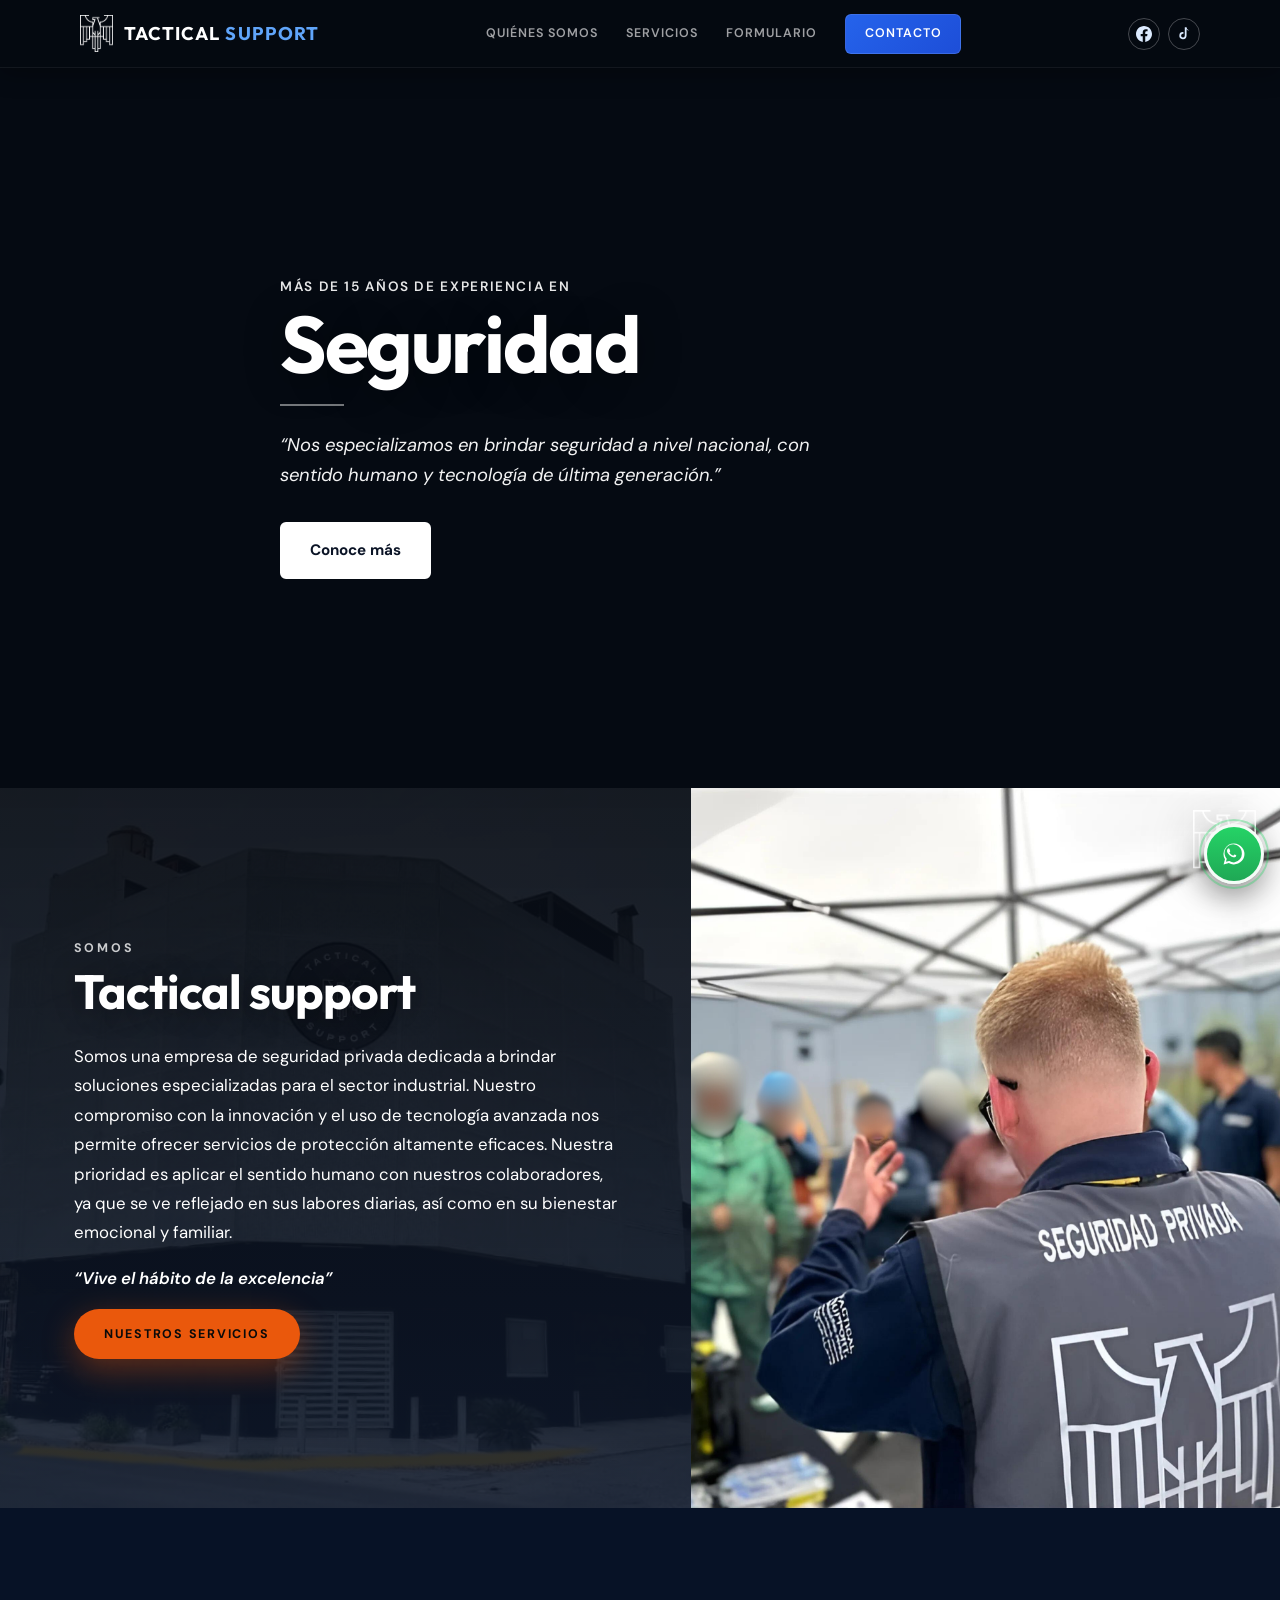
==== commit 7a9d6f36: "update" ====
--- a/index.html
+++ b/index.html
@@ -2,7 +2,7 @@
 <html lang="es">
   <head>
     <meta charset="UTF-8" />
-    <meta name="viewport" content="width=device-width, initial-scale=1.0" />
+    <meta name="viewport" content="width=device-width, initial-scale=1.0, viewport-fit=cover" />
     <title>Tactical Support | Seguridad privada industrial</title>
     <link rel="icon" type="image/png" sizes="32x32" href="logo1.png?v=2" />
     <link rel="icon" type="image/png" sizes="16x16" href="logo1.png?v=2" />
@@ -433,63 +433,6 @@
         </div>
       </section>
 
-      <section class="section section-clientes section-clientes--light" id="clientes">
-        <div class="container container--clients">
-          <header class="ts-clients-head">
-            <p class="split-pre">Nuestros</p>
-            <h2 class="split-main split-main--sm">Clientes</h2>
-          </header>
-          <p class="ts-clients-hint">
-            Empresas e instituciones que confían en nuestros servicios de seguridad.
-          </p>
-          <!-- Logos en images/clientes/ (cuadrícula 4 columnas) -->
-          <div class="ts-clients-grid" aria-label="Logotipos de clientes">
-            <div class="ts-client-slot">
-              <img src="images/clientes/danfoss.png" alt="Danfoss" loading="lazy" width="220" height="110" />
-            </div>
-            <div class="ts-client-slot">
-              <img src="images/clientes/caterpillar.png" alt="Caterpillar" loading="lazy" width="220" height="110" />
-            </div>
-            <div class="ts-client-slot">
-              <img src="images/clientes/hussmann.png" alt="Hussmann" loading="lazy" width="220" height="110" />
-            </div>
-            <div class="ts-client-slot">
-              <img src="images/clientes/steel-warehouse.png" alt="Steel Warehouse" loading="lazy" width="220" height="110" />
-            </div>
-            <div class="ts-client-slot">
-              <img src="images/clientes/mahle.webp" alt="Mahle" loading="lazy" width="220" height="110" />
-            </div>
-            <div class="ts-client-slot">
-              <img src="images/clientes/fiscalia.png" alt="Fiscalía General de Justicia del Estado" loading="lazy" width="220" height="110" />
-            </div>
-            <div class="ts-client-slot">
-              <img src="images/clientes/cadeco.png" alt="Cadeco" loading="lazy" width="220" height="110" />
-            </div>
-            <div class="ts-client-slot">
-              <img src="images/clientes/patrimonio.png" alt="Patrimonio Hipotecaria" loading="lazy" width="220" height="110" />
-            </div>
-            <div class="ts-client-slot">
-              <img src="images/clientes/jaiter.png" alt="Jaiter" loading="lazy" width="220" height="110" />
-            </div>
-            <div class="ts-client-slot ts-client-slot--logo-lg">
-              <img src="images/clientes/ProgressRail.webp" alt="Progress Rail" loading="lazy" width="220" height="110" />
-            </div>
-            <div class="ts-client-slot ts-client-slot--logo-lg">
-              <img src="images/clientes/uerre.webp" alt="Uerre" loading="lazy" width="220" height="110" />
-            </div>
-            <div class="ts-client-slot">
-              <img src="images/clientes/viakem.webp" alt="Viakem" loading="lazy" width="220" height="110" />
-            </div>
-            <div class="ts-client-slot">
-              <img src="images/clientes/ljtube.png" alt="LJ Tube" loading="lazy" width="220" height="110" />
-            </div>
-            <div class="ts-client-slot">
-              <img src="images/clientes/bsh.webp" alt="BSH" loading="lazy" width="220" height="110" />
-            </div>
-          </div>
-        </div>
-      </section>
-
       <section class="section section-alt section-ubicaciones--bg" id="ubicaciones">
         <div class="container">
           <header class="ts-loc-head">
--- a/css/styles.css
+++ b/css/styles.css
@@ -1,8 +1,8 @@
 /*
   Raíz: gif-tactical.gif, logo.png, somos.png, tactical-edificio.jpg, servicios.jpg, space2.webp (SkyProtector)
   Imágenes en /images/: bg-servicios.jpg, bg-drone.jpg, bg-skymanager.jpg,
-  bg-clientes.jpg, bg-ubicaciones.jpg, bg-filosofia.jpg, bg-compromiso.jpg,
-  bg-bolsa.jpg, bg-contacto.jpg, nosotros.jpg, clientes/logos...
+  bg-ubicaciones.jpg, bg-filosofia.jpg, bg-compromiso.jpg,
+  bg-bolsa.jpg, bg-contacto.jpg, nosotros.jpg
 */
 /* Tactical Support — paleta: blanco, negro, azul oscuro + fondos tipo sitio .mx */
 :root {
@@ -50,6 +50,8 @@
 
 html {
   scroll-behavior: smooth;
+  -webkit-text-size-adjust: 100%;
+  text-size-adjust: 100%;
 }
 
 /* Evita que el header tape secciones al navegar con anclas */
@@ -61,6 +63,16 @@
   scroll-margin-top: 84px;
 }
 
+@media (max-width: 900px) {
+  #nosotros,
+  #servicios,
+  #ubicaciones,
+  #contacto,
+  #formulario-contacto {
+    scroll-margin-top: calc(68px + env(safe-area-inset-top, 0px));
+  }
+}
+
 body {
   margin: 0;
   font-family: var(--font);
@@ -68,6 +80,7 @@
   line-height: 1.65;
   color: #e2e8f0;
   background: var(--surface-0);
+  overflow-x: hidden;
 }
 
 img {
@@ -86,13 +99,15 @@
 }
 
 .container {
-  width: min(1120px, 92vw);
+  width: 100%;
+  max-width: 1120px;
   margin-inline: auto;
+  padding-inline: max(1rem, env(safe-area-inset-left)) max(1rem, env(safe-area-inset-right));
+  box-sizing: border-box;
 }
 
 /* Render diferido para secciones largas (mejor scroll/rendimiento percibido) */
 .services-ts,
-.section-clientes,
 .section-ubicaciones--bg,
 .ts-filosofia,
 .footer-cta,
@@ -111,6 +126,7 @@
   -webkit-backdrop-filter: blur(14px);
   border-bottom: 1px solid rgba(255, 255, 255, 0.06);
   box-shadow: 0 4px 24px rgba(0, 0, 0, 0.35);
+  padding-top: env(safe-area-inset-top, 0px);
 }
 
 .header-inner {
@@ -119,6 +135,7 @@
   justify-content: space-between;
   padding: 0.85rem 0;
   gap: 1.5rem;
+  min-width: 0;
 }
 
 .logo {
@@ -132,6 +149,8 @@
   text-transform: uppercase;
   color: var(--white);
   text-decoration: none;
+  min-width: 0;
+  flex-shrink: 1;
 }
 
 .logo-img {
@@ -222,6 +241,12 @@
   font-size: 1.25rem;
   line-height: 1;
   color: var(--white);
+  flex-shrink: 0;
+  min-width: 44px;
+  min-height: 44px;
+  align-items: center;
+  justify-content: center;
+  touch-action: manipulation;
 }
 
 /* Hero — GIF en raíz (gif-tactical.gif) */
@@ -238,6 +263,7 @@
   background-position: center;
   background-repeat: no-repeat;
   background-attachment: scroll;
+  overflow-x: hidden;
 }
 
 .hero::before {
@@ -1132,6 +1158,14 @@
     min-height: 0;
   }
 
+  .ts-drone-showcase__media {
+    min-height: 0;
+  }
+
+  .ts-drone-showcase__media img {
+    min-height: min(48vh, 360px);
+  }
+
   .ts-drone-showcase__panel {
     margin-left: 0;
     padding-left: 0;
@@ -1165,90 +1199,6 @@
 
 @media (max-width: 520px) {
   .ts-drone-features {
-    grid-template-columns: 1fr;
-  }
-}
-
-/* Clientes */
-.section-clientes--light {
-  background: #ffffff;
-  padding-top: 3.5rem;
-  padding-bottom: 3.5rem;
-}
-
-.section-clientes--light .split-pre {
-  color: var(--blue-accent);
-}
-
-.section-clientes--light .split-main {
-  color: #0f172a;
-}
-
-.container--clients {
-  max-width: 1000px;
-}
-
-.ts-clients-head {
-  text-align: center;
-  margin-bottom: 1rem;
-}
-
-.ts-clients-hint {
-  text-align: center;
-  font-size: 0.9rem;
-  color: #64748b;
-  margin: 0 auto 2.25rem;
-  max-width: 36rem;
-}
-
-.ts-clients-grid {
-  display: grid;
-  grid-template-columns: repeat(4, 1fr);
-  gap: 2.5rem 2rem;
-  align-items: center;
-  justify-items: center;
-}
-
-.ts-client-slot {
-  display: flex;
-  align-items: center;
-  justify-content: center;
-  width: 100%;
-  min-height: 5.5rem;
-  padding: 1rem 0.75rem;
-  background: transparent;
-  border: none;
-  box-shadow: none;
-}
-
-.ts-client-slot img {
-  display: block;
-  max-width: 100%;
-  max-height: 4.5rem;
-  width: auto;
-  height: auto;
-  object-fit: contain;
-  object-position: center;
-}
-
-/* Logos que se ven pequeños: un poco más de altura máxima */
-.ts-client-slot--logo-lg {
-  min-height: 6.5rem;
-}
-
-.ts-client-slot--logo-lg img {
-  max-height: 6rem;
-}
-
-@media (max-width: 900px) {
-  .ts-clients-grid {
-    grid-template-columns: repeat(2, 1fr);
-    gap: 2rem 1.5rem;
-  }
-}
-
-@media (max-width: 480px) {
-  .ts-clients-grid {
     grid-template-columns: 1fr;
   }
 }
@@ -2066,8 +2016,8 @@
 
 .whatsapp-float {
   position: fixed;
-  right: 1rem;
-  bottom: 1rem;
+  right: max(1rem, env(safe-area-inset-right, 0px));
+  bottom: max(1rem, env(safe-area-inset-bottom, 0px));
   width: 60px;
   height: 60px;
   border-radius: 50%;
@@ -2129,7 +2079,7 @@
   background-color: var(--surface-1);
   background-image: linear-gradient(165deg, rgba(11, 24, 50, 0.96) 0%, rgba(16, 32, 65, 0.94) 100%);
   color: rgba(255, 255, 255, 0.75);
-  padding: 2.2rem 0 1.4rem;
+  padding: 2.2rem 0 max(1.4rem, env(safe-area-inset-bottom, 0px));
   font-size: 0.85rem;
 }
 
@@ -2212,7 +2162,7 @@
 
   .nav-main {
     position: fixed;
-    inset: 58px 0 0 0;
+    inset: calc(58px + env(safe-area-inset-top, 0px)) 0 0 0;
     z-index: 110;
     background: rgba(6, 13, 24, 0.98);
     backdrop-filter: blur(8px);
@@ -2220,7 +2170,10 @@
     flex-direction: column;
     align-items: stretch;
     justify-content: flex-start;
-    padding: 1rem;
+    padding-top: 1rem;
+    padding-bottom: max(1rem, env(safe-area-inset-bottom, 0px));
+    padding-left: max(1rem, env(safe-area-inset-left, 0px));
+    padding-right: max(1rem, env(safe-area-inset-right, 0px));
     gap: 0.45rem;
     border-top: 1px solid rgba(255, 255, 255, 0.12);
     box-shadow: inset 0 1px 0 rgba(255, 255, 255, 0.05);
@@ -2260,7 +2213,7 @@
   }
 
   .menu-toggle {
-    display: block;
+    display: inline-flex;
   }
 
   .header-social {
@@ -2268,8 +2221,8 @@
   }
 
   .whatsapp-float {
-    right: 0.9rem;
-    bottom: 0.9rem;
+    right: max(0.9rem, env(safe-area-inset-right, 0px));
+    bottom: max(0.9rem, env(safe-area-inset-bottom, 0px));
     width: 56px;
     height: 56px;
   }
@@ -2282,15 +2235,19 @@
 
 @media (max-width: 600px) {
   .container {
-    width: min(1120px, 94vw);
+    padding-inline: max(0.85rem, env(safe-area-inset-left)) max(0.85rem, env(safe-area-inset-right));
+  }
+
+  .hero {
+    min-height: min(78vh, 620px);
   }
 
   .hero-inner {
-    padding: 2.6rem 0 3.4rem;
+    padding: 2.25rem 0 3rem;
   }
 
   .section {
-    padding: 3rem 0;
+    padding: 2.75rem 0;
   }
 
   .hero-title-display {
@@ -2302,8 +2259,83 @@
     line-height: 1.55;
   }
 
+  .btn-primary,
+  .somos-cta {
+    width: 100%;
+    max-width: 22rem;
+    text-align: center;
+    box-sizing: border-box;
+  }
+
+  .services-otros-band {
+    padding: 2.75rem 0 3rem;
+  }
+
+  .services-otros-head {
+    margin-bottom: 2rem;
+  }
+
+  .services-otros-card {
+    min-height: 280px;
+  }
+
+  .ts-filosofia {
+    padding: 2.75rem 0;
+  }
+
+  .ts-filosofia-quote {
+    font-size: clamp(1.2rem, 5.5vw, 1.65rem);
+  }
+
+  .footer-cta {
+    padding: 2.5rem 0 2rem;
+  }
+
+  .contact-field input,
+  .contact-field textarea,
+  .contact-field select {
+    font-size: 16px;
+    padding: 0.75rem 0.85rem;
+  }
+
+  .contact-consent {
+    font-size: 0.82rem;
+    gap: 0.75rem;
+  }
+
+  .contact-consent input {
+    width: 22px;
+    height: 22px;
+    min-width: 22px;
+    min-height: 22px;
+    margin-top: 0.1rem;
+  }
+
   .footer-contact p {
     font-size: 0.95rem;
+  }
+
+  .footer-legal {
+    overflow-wrap: anywhere;
+    word-break: break-word;
+    line-height: 1.55;
+  }
+
+  .footer-contact a {
+    overflow-wrap: anywhere;
+  }
+
+  .ts-loc-panel,
+  .ts-loc-map-card {
+    padding: 1.25rem;
+  }
+
+  .ts-drone-showcase__media img {
+    min-height: min(42vh, 300px);
+  }
+
+  .ts-drone-showcase .ts-drone-title {
+    font-size: clamp(1.15rem, 4.5vw, 1.45rem);
   }
 }
 
